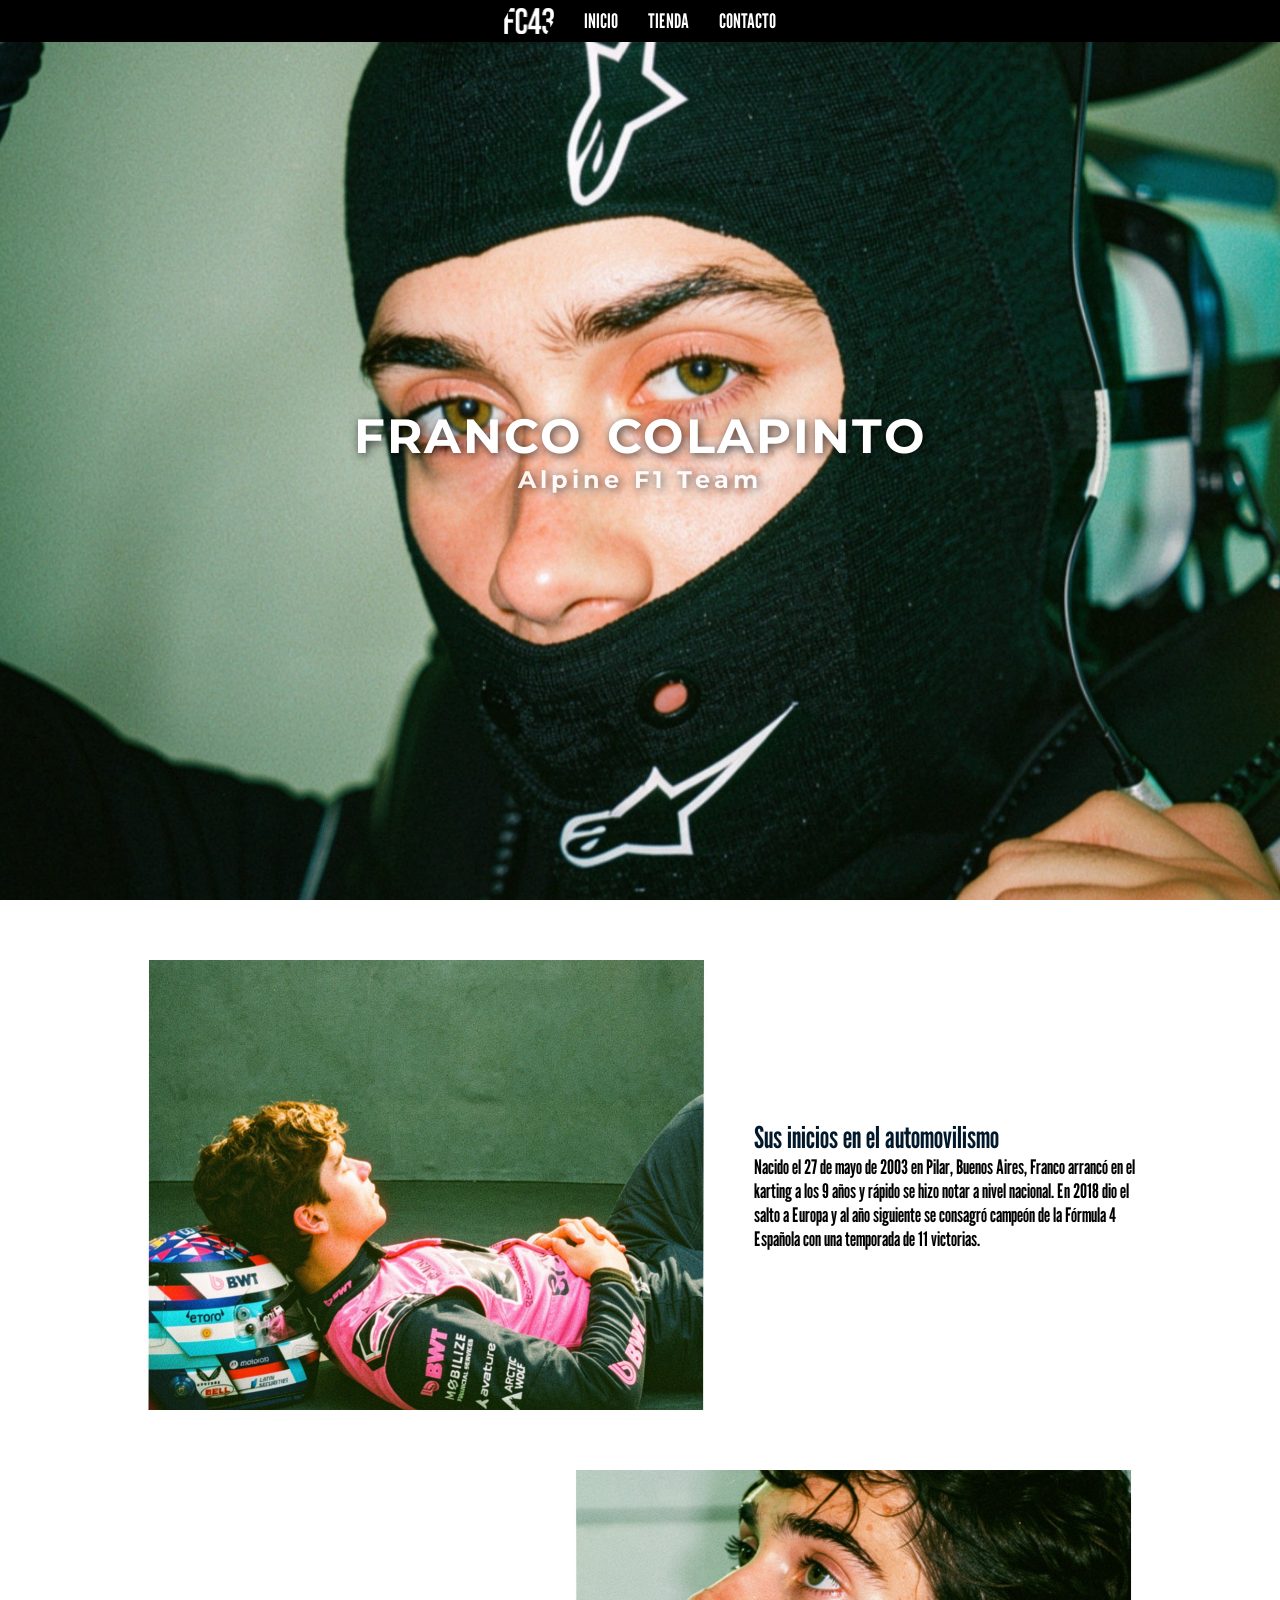
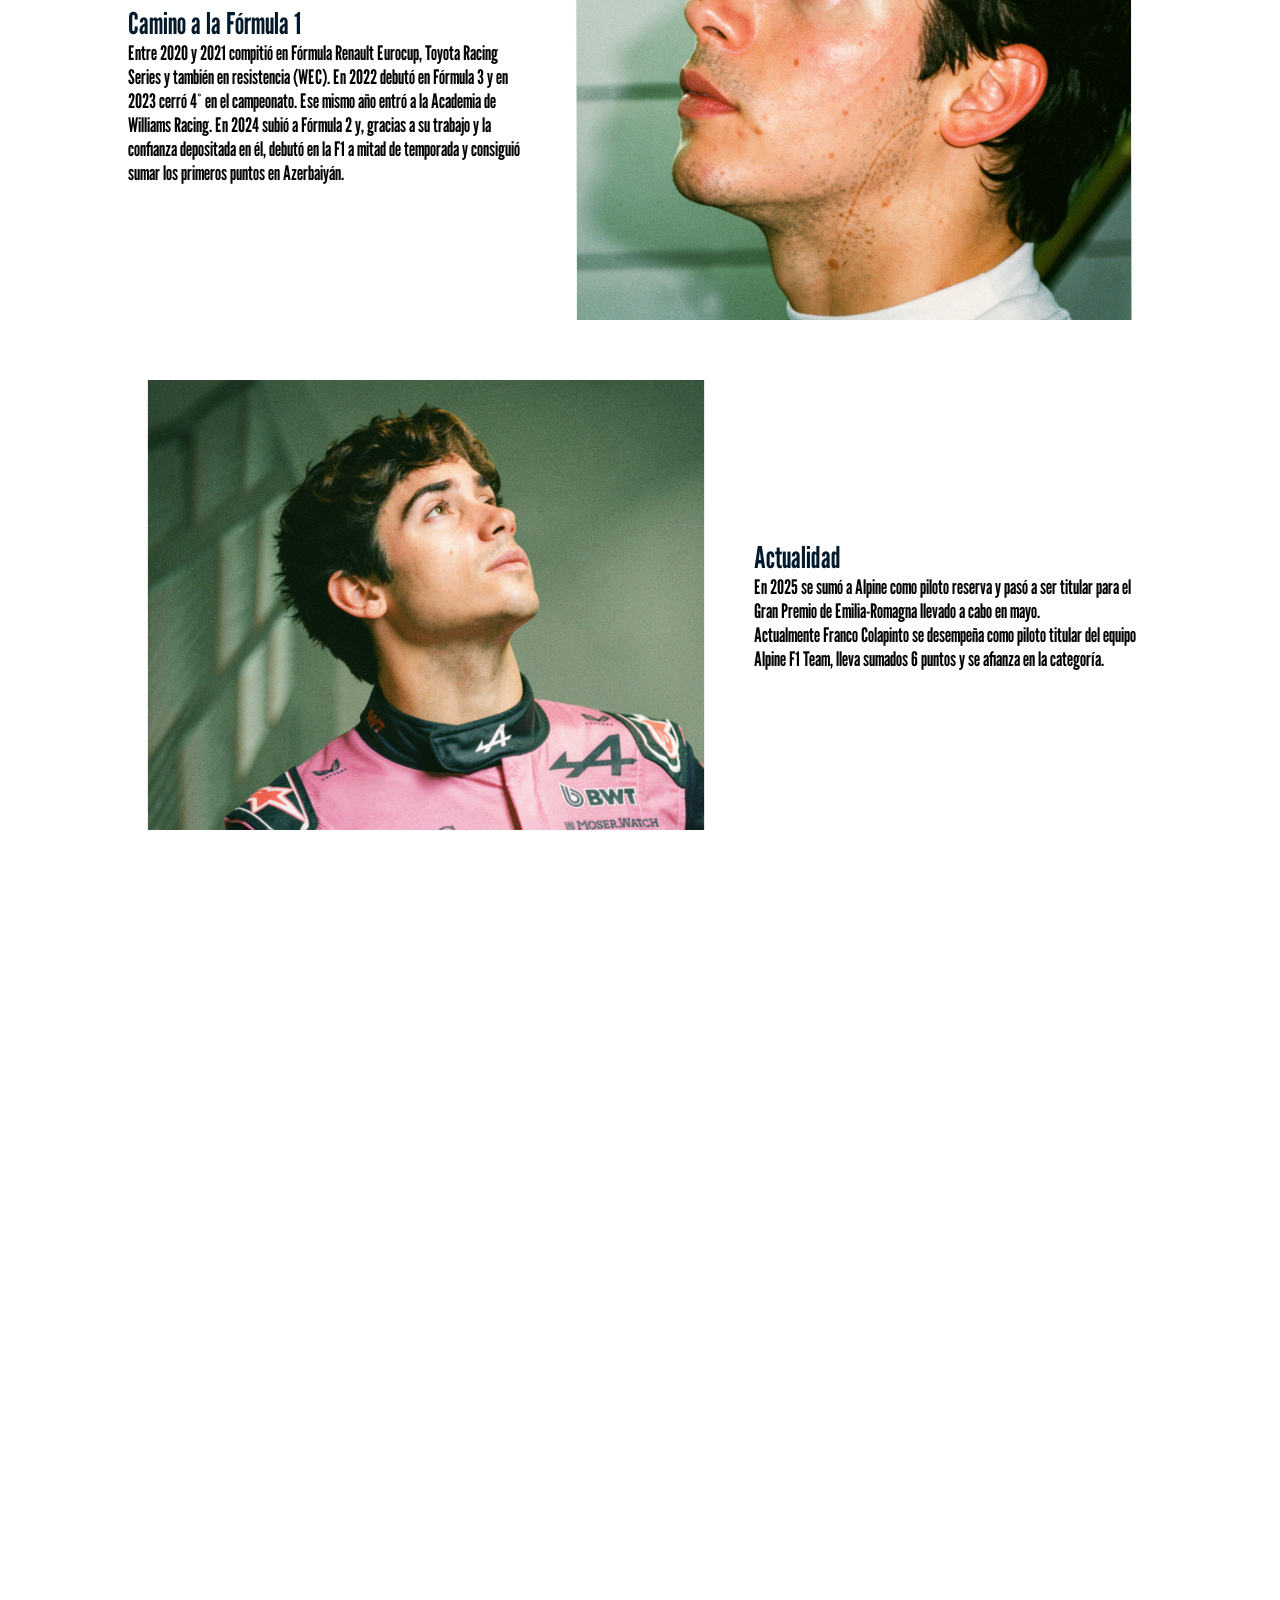
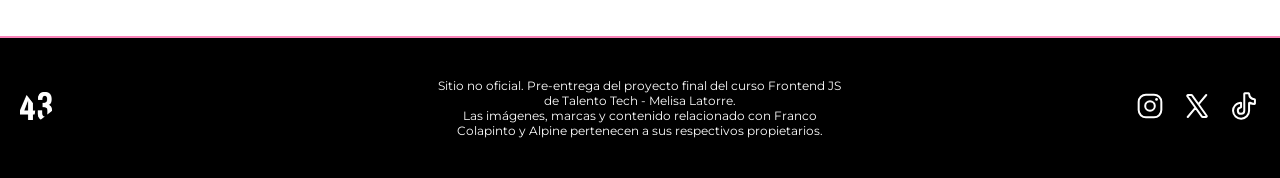
==== index.html @ 3ce9e544 "Cambios en media query." ====
<!DOCTYPE html>
<html lang="en">
<head>
    <meta charset="UTF-8">
    <meta name="viewport" content="width=device-width, initial-scale=1.0">
     <!-- anclaje a hoja de estilo -->
    <link rel="stylesheet" href="public/css/style.css">
     <title> Alpine F1 Team driver - Franco Colapinto </title>
     <link rel="icon" href="public/img/43_mono.png" type="image/png">

</head>
<body>
     <header>
          <!-- lista desordenada con links de navegación, rutas relativas y absoluta-->
       <nav id="navbar-inicio">
         <ul id="nav-links">
           <li id="logo-inicio"><a href="https://francolapinto.com" target="_blank"><img src="public/img/logoFC43.png" alt="logo número de Franco Colapinto"></a></li>
           <li><a href="index.html">INICIO</a></li>
           <li><a href="public/views/tienda.html" target="_blank">TIENDA</a></li>
           <li><a href="public/views/contacto.html" target="_blank">CONTACTO</a></li>
         </ul>
       </nav>

    </header>   
  
    <main>
         
    <section class="imagen-inicio">
      <div class="imagen-inicio-texto">
       <h1>FRANCO COLAPINTO</h1>
       <h2>Alpine F1 Team</h2>
      </div>
    </section>


    </main>

     <!-- fotos con texto -->

    <section class="seccion-fotos">
     <div class="primera-foto">
      <img src="public/img/foto1.jpeg">
      <div class="primer-texto">
       <h2>Sus inicios en el automovilismo</h2>
       <p>Nacido el 27 de mayo de 2003 en Pilar, Buenos Aires, Franco arrancó en el karting a los 9 años y rápido se hizo notar a nivel nacional. En 2018 dio el salto a Europa y al año siguiente se consagró campeón de la Fórmula 4 Española con una temporada de 11 victorias.</p>
      </div>
     </div>

     <div class="segunda-foto">
      <img src="public/img/foto2.jpeg">
      <div class="segundo-texto">
       <h2>Camino a la Fórmula 1</h2>
       <p>Entre 2020 y 2021 compitió en Fórmula Renault Eurocup, Toyota Racing Series y también en resistencia (WEC). En 2022 debutó en Fórmula 3 y en 2023 cerró 4° en el campeonato. Ese mismo año entró a la Academia de Williams Racing. En 2024 subió a Fórmula 2 y, gracias a su trabajo y la confianza depositada en él, debutó en la F1 a mitad de temporada y consiguió sumar los primeros puntos en Azerbaiyán.</p>
     </div>
    </div>

     <div class="tercera-foto">
      <img src="public/img/foto3.jpeg">
      <div class="tercer-texto">
       <h2>Actualidad</h2>
       <p>En 2025 se sumó a Alpine como piloto reserva y pasó a ser titular para el Gran Premio de Emilia-Romagna llevado a cabo en mayo. <br> Actualmente Franco Colapinto se desempeña como piloto titular del equipo Alpine F1 Team, lleva sumados 6 puntos y se afianza en la categoría.</p>
      </div>
     </div>

  </section>

<!-- video iframe -->

 <section class="seccion-video">
  <div class="video-container">
  <iframe 
    src="https://www.youtube.com/embed/o52lq5BytpQ?si=UfYIeGo0BSfBN_Bu"
    title="Roadshow Buenos Aires 2026 - Franco Colapinto"
    frameborder="0"
    allow="accelerometer; autoplay; clipboard-write; encrypted-media; gyroscope; picture-in-picture; web-share" referrerpolicy="strict-origin-when-cross-origin" allowfullscreen>
  </iframe>
  </div>
 </section>
    
    <footer>
        <!-- pie de página con redes sociales, los iconos son de la página yesicon, rutas absolutas para enlaces y relativas para imágenes -->
            <div class="footer-izquierdo">
                <a href="https://www.francolapinto.com" target="_blank"><img src="public/img/logo43_blanco.png" alt="página web oficial de Franco Colapinto"></a>
            </div>
            <div class="footer-centro">
                <p>Sitio no oficial. Pre-entrega del proyecto final del curso Frontend JS de Talento Tech - Melisa Latorre.<br> Las imágenes, marcas y contenido relacionado con Franco Colapinto y Alpine pertenecen a sus respectivos propietarios.</p>
            </div>
            <div class="footer-derecho">
                <a href="https://www.instagram.com/francolapinto" target="_blank"><img src="public/img/instagram.svg" alt="instagram oficial de Franco Colapinto"></a>
                <a href="https://www.x.com/francolapinto" target="_blank"><img src="public/img/x.svg" alt="x oficial de Franco Colapinto"></a>
                <a href="https://www.tiktok.com/@francolapinto" target="_blank"><img src="public/img/tiktok.svg" alt="tiktok oficial de Franco Colapinto"></a>
            </div>
     </footer>

</body>
</html>
---- public/css/style.css ----
/*colores a usar:
 rosa: #fa84ba;
 azul celeste: #0663b8;
*/


/*fuentes de google*/

@import url('https://fonts.googleapis.com/css2?family=League+Gothic&family=Montserrat:ital,wght@0,100..900;1,100..900&display=swap');



* {
  box-sizing: border-box;
  margin: 0;
  padding: 0;
}

p {
    color:#000000;
}


/*body*/

body {
  margin: 0;
  background-color: #ffffff; 
  font-family: "League Gothic", sans-serif;
  color: #02192B; 
}


/* estilos para el navbar principal de todas las páginas */ 

.navbar-principal, #navbar-inicio {
  background-color: #000000;  
  padding: 1px;
  width: 100%;
  margin: 0;
  position: fixed;
  top: 0;
  left: 0;
  z-index: 1000;
}

.navbar-principal {
  border-bottom: 3px solid #0663b8;
}

.navbar-principal ul, #nav-links {
    display: flex;
    align-items: center; 
    justify-content: center;
    list-style: none;
    padding: 0;
    margin: 0px;
    gap: 30px;
    width: 100%;
}

.logo-principal img, #logo-inicio img{
    width: 50px;
    height: 40px;
    object-fit: contain;
    display: block;
    margin: 0;
    padding: 0;
}

.navbar-principal a, #nav-links a {
    font-family: "League Gothic", sans-serif;
    font-size: 20px;
    font-weight: 500;
    color: #ffffff;
    text-decoration: none;
    transition: all 0.3s ease;
}

.navbar-principal a:hover,  #nav-links a:hover{
    opacity: 0.9;
    color: #fa84ba;
}

/* query para el navbar */ 

@media (max-width: 500px) {
  .logo-principal  {
    display: none;
  }
   .navbar-principal ul, #nav-links ul {
    justify-content: center;
    margin: 5px;
  }
}


/* estilos para el footer de todas las páginas */

footer {
    display: flex;
    align-items: center;
    background-color: #000000;
    color: #ffffff;
    padding: 40px 20px;
    margin-top: 50px;
    border-top: 2px solid #fa84ba; 
    width: 100%;
}

.footer-izquierdo, .footer-centro, .footer-derecho {
    flex: 1;
}

.footer-izquierdo{
    display: flex;
    justify-content: flex-start;
}

.footer-centro{
    text-align: center;
}

.footer-centro p {
    color: #ffffff;
    font-family: "Montserrat", sans-serif;
    font-size: 12px;
}

.footer-derecho{
    display: flex;
    justify-content: flex-end;
    gap: 15px;
}

footer img {
    width: 32px;
}

footer li:first-child img{
    width: 40px;
}


/* query para el footer */
@media (max-width: 768px) {
  footer {
    flex-direction: column;
    text-align: center;
    gap: 20px;
  }
  
  .footer-izquierdo, .footer-centro, .footer-derecho {
    flex: none;
  }
  
  .footer-izquierdo {
    justify-content: center;
  }
  
  .footer-derecho {
    justify-content: center;
  }
}

/* para que el footer quede abajo */

html, body {
  height: 100%;
}

body {
  min-height: 100vh;
  display: flex;
  flex-direction: column;
}

main {
  flex: 1;
}

/* estilos para la página de inicio */
/* estilos para foto principal y texto principal*/


.imagen-inicio {
  background-image: url("../img/fotoprincipal.jpeg");
  background-size: cover;
  background-position: top;
  background-repeat: no-repeat;

  width: 100%;
  height: 100vh;
  position: relative;
}

.imagen-inicio-texto {
  position: absolute;
  top: 50%;
  left: 50%;
  transform: translate(-50%, -50%);
  text-align: center;
  color: white;
}

.imagen-inicio-texto h1,
.imagen-inicio-texto h2 {
  margin: 0;
  text-shadow: 2px 2px 10px rgba(0, 0, 0, 0.7);
  font-family: "Montserrat", sans-serif;
}

.imagen-inicio-texto h1 {
  font-size: 3rem;      
  letter-spacing: 2px;  
  word-spacing: 8px;
}

.imagen-inicio-texto h2 {
  font-size: 1.5rem;
  letter-spacing: 4px;
  opacity: 0.9;
  
}


 /* página de inicio, info */

 .seccion-fotos {
  width: 80%;
  margin: 60px auto;
  display: flex;
  flex-direction: column;
  gap: 60px;
}

.primera-foto,
.segunda-foto,
.tercera-foto {
  display: flex;
  align-items: center;
  gap: 30px;
}

.primera-foto img,
.segunda-foto img,
.tercera-foto img {
  width: 60%;
  height: 450px;
  object-fit: cover;
  border-radius: 10px;
  display: block;
}

.tercera-foto img {
  object-position: top;
}

.primer-texto,
.segundo-texto,
.tercer-texto {
  width: 40%;
  font-size: 20px;
}

.primera-foto:nth-child(even),
.segunda-foto:nth-child(even),
.tercera-foto:nth-child(even) {
  flex-direction: row-reverse;
}


@media (max-width: 768px) {
  .primer-texto,
.segundo-texto,
.tercer-texto {
    font-size: 16px;
  }
}

/* estilos para el video */

.video-container {
  width: 80%;
  margin: 60px auto;
  aspect-ratio: 16 / 9;
}

.video-container iframe {
  width: 100%;
  height: 95%;
  border: none;
  border-radius: 12px;
}


/* estilos para la página tienda */

.titulo-tienda {
    display: inline-block;
    text-align: center;
    font-size: 2.2rem;
    color: #000000;
    margin-top: 55px;
    margin-bottom: 7px;
    padding: 3px;
    font-family: "Montserrat", sans-serif;
    letter-spacing: 1px;
    width: 100%;
    font-weight: bolder;
    transition: all 0.3s ease;
}

.subtitulo-tienda {
    text-align: center;
    font-size: 1rem;
    color: #000000;
    margin-top: 0px;
    margin-bottom: 25px;
    padding: 2px;
    font-family: "Montserrat", sans-serif;
    word-spacing: 7px;
    width: 100%;
}

.titulo-tienda-destacados {
  color: #000000;
}

.titulo-tienda-destacados:hover {
  color: #0663b8;
}

.titulo-tienda:hover {
  transform: scale(1.05);
}

.productos-grid {
  display: grid;
  grid-template-columns: repeat(3, 0.5fr);
  gap: 20px;
  padding: 20px;
  justify-items: center;
}

/* media query para productos*/
@media (max-width: 768px) {
  .productos-grid {
    grid-template-columns: 1fr;
  }
}

.card {
  display: flex;
  flex-direction: column;
  border: none;
  border-radius: 12px;
  overflow: hidden; 
  background: #fffafa;
  width: 100%;
  box-shadow: 0 4px 12px rgba(247, 208, 228, 0.25);
}

/* media query para cards*/
@media (max-width: 768px) {
  .card {
    width: 100%;
  }
}
 

.card img {
  width: 100%;
  height: 400%; 
  object-fit: cover;
  border-radius: 12px;
}

.card h3 {
  font-size: 22px;
  margin: 10px;
  font-weight: light;
}

.precio {
  margin: 0 10px 10px;
  font-size: 22px;
}

.productos-grid button {
  margin: 10px;
  padding: 8px;
  border: none;
  border-radius: 12px;
  background-color:#fa84ba;
  color:#FFFFFF;
  font-family: "Montserrat", sans-serif;
  font-weight: bold;
}
.productos-grid button:hover {
  background-color: #0663b8;
  color: #ffffff;
}

/* reseñas */

.reseñas {
  text-align: center;
  padding: 50px 20px;
  font-family: "Montserrat", sans-serif;
}


.reseñas-grid {
  display: grid;
  grid-template-columns: repeat(3, 1fr);
  gap: 20px;
  max-width: 1100px;
  margin: 0 auto;
  margin-top: 15px;
}

.reseña-card {
  background: #fffafa;
  padding: 20px;
  border-radius: 12px;
  display: flex;
  flex-direction: column;
  justify-content: space-between;
  min-height: 140px;
  box-shadow: 0 4px 12px rgba(0, 0, 0, 0.25);
}

.nombre-reseña {
  margin-top: 15px;
  text-align: right;
}

/* query para reseñas */

@media (max-width: 768px) {
  .reseñas-grid {
    grid-template-columns: 1fr;
  }
}



/* estilos para la página contacto y formulario*/

form, .contacto h2{
    display: flex;
    flex-direction: column;
    gap: 10px;
    max-width: 400px;
    margin: 0 auto;
    margin-bottom: 15px;
    font-family: "Montserrat", sans-serif;
}

.contacto {
    margin-top: 60px;
}

.contacto-mensaje {
    color: #fa84ba;
}

input, select, textarea {
    width: 100%;
    padding: 18px;
    box-sizing: border-box;
    font-family: "Montserrat", sans-serif;
    font-size: 1rem;
    font-weight: bold;
    background-color: #fa84ba;
    border: none;
    border-radius: 12px;
    color: #0a204b;
}

::placeholder, select{
    color:#ffffff;
    /*color: #0a204b;*/
    font-weight: bold;
    font-size: 1rem; 
}

option {
    color:#fa84ba;
    background-color: #FFFFFF;
    font-weight: bold;
}
.botones-contacto {
    display: grid;
    grid-template-columns: 1fr 1fr;
    gap: 10px;
}

.botones-contacto button {
    width: 100%;
    padding: 15px;
    font-family: "Montserrat", sans-serif;
    font-size: 1rem;
    font-weight: bold;
    background-color:#000000;
    border: none;
    border-radius: 12px;
    color: #ffffff;
}

button:hover {
    background-color: #0663b8;
}

label {
    display:none;
}

/* query para formulario*/
@media (max-width: 768px) {
  .contacto {
    width: 90%;
    padding: 20px;
    margin: 0 auto;
    margin-top: 50px;
  }
}
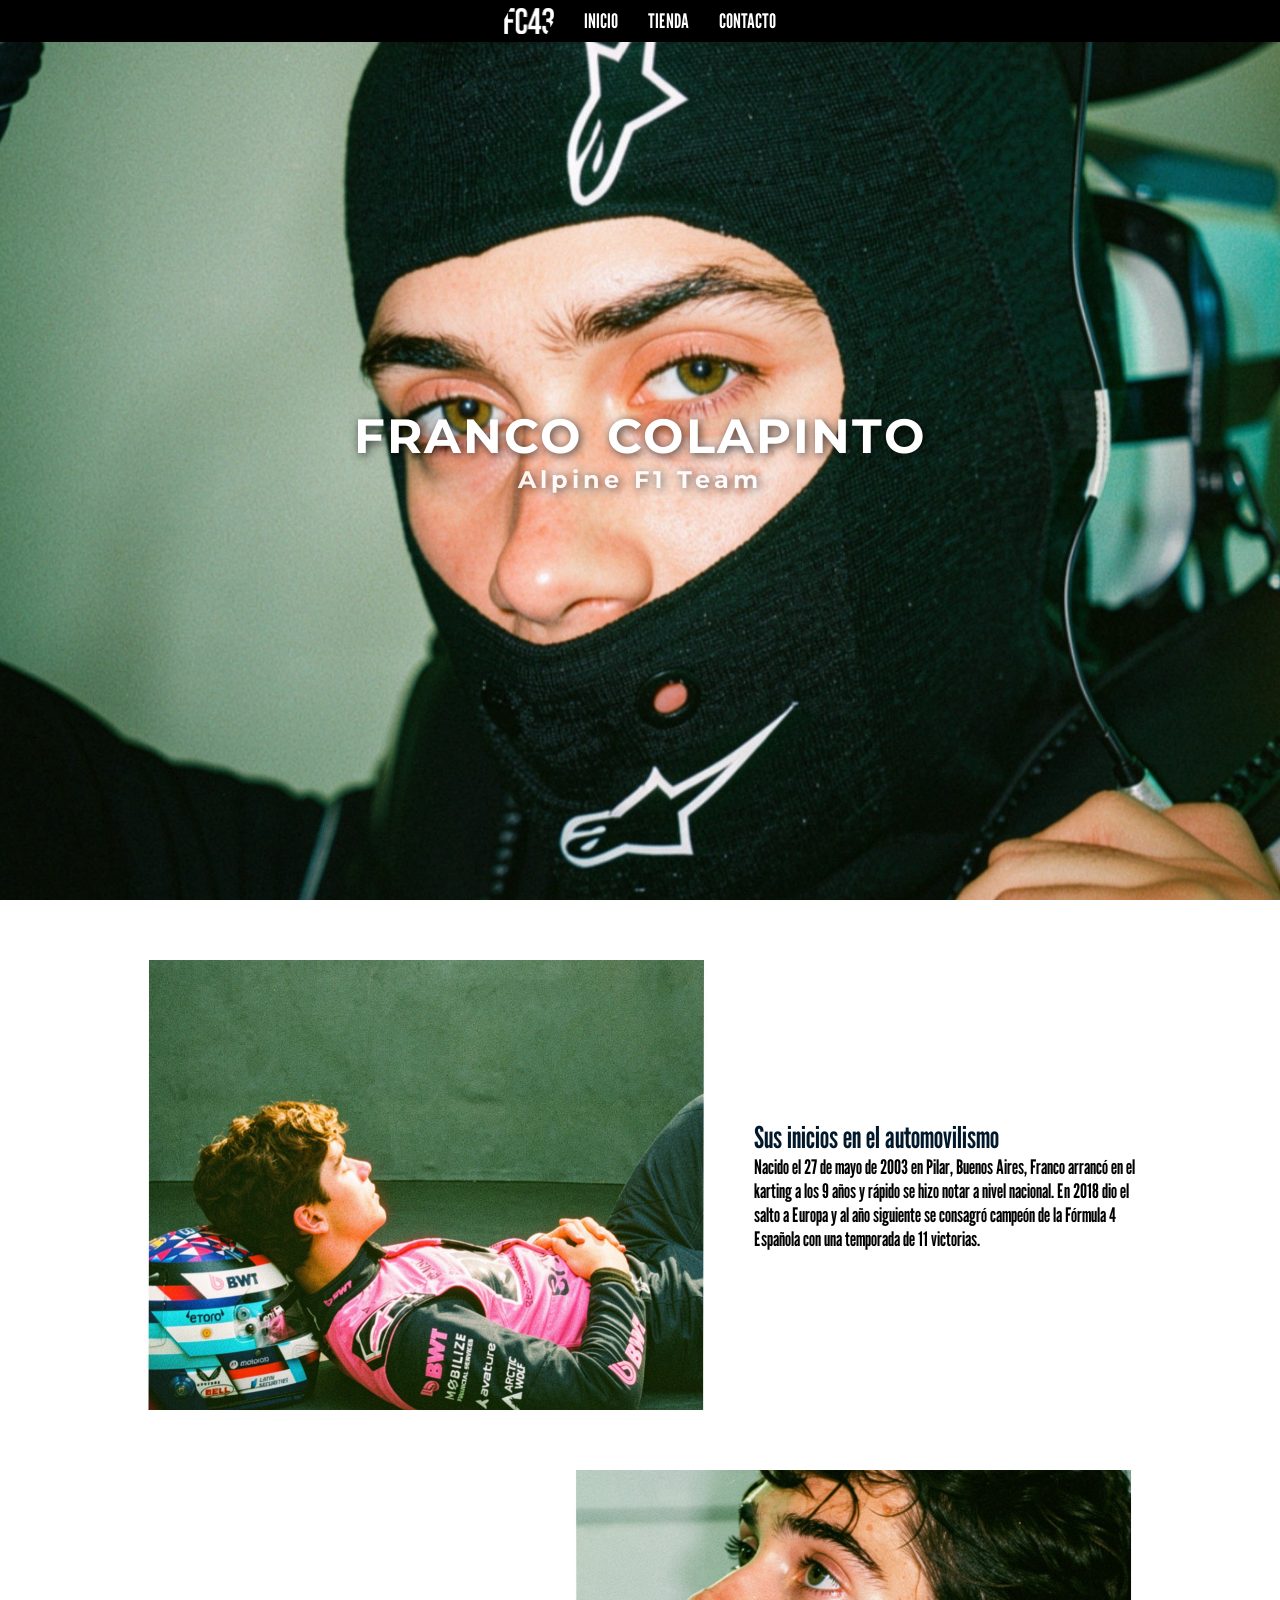
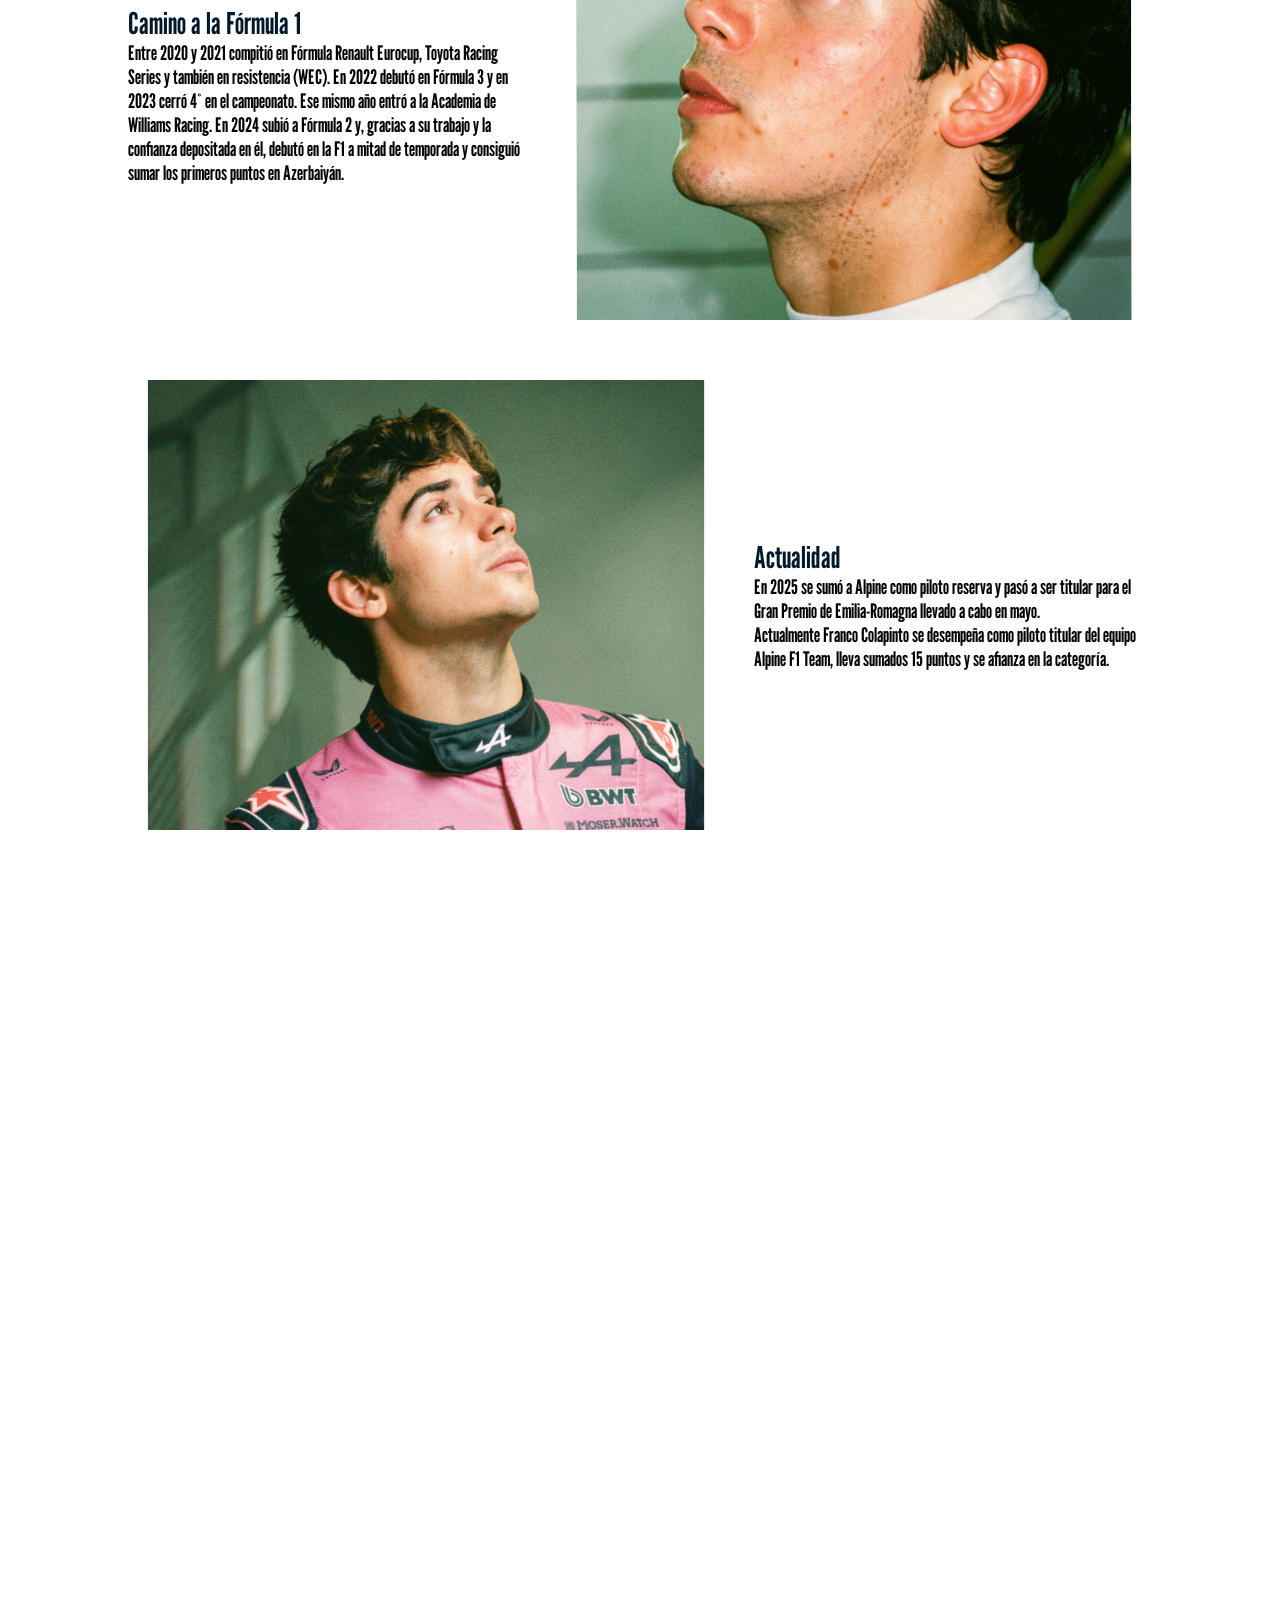
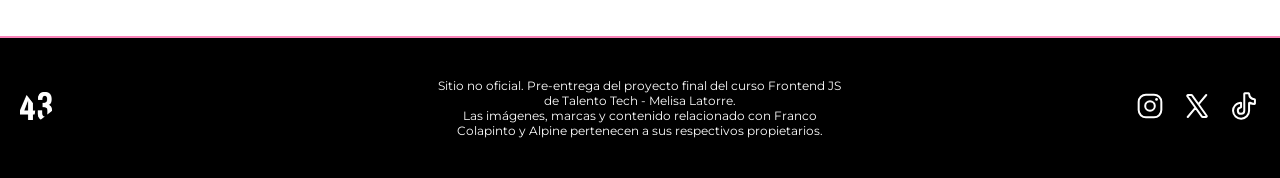
==== commit fd79f8d8: "Modificar info." ====
--- a/index.html
+++ b/index.html
@@ -58,7 +58,7 @@
       <img src="public/img/foto3.jpeg">
       <div class="tercer-texto">
        <h2>Actualidad</h2>
-       <p>En 2025 se sumó a Alpine como piloto reserva y pasó a ser titular para el Gran Premio de Emilia-Romagna llevado a cabo en mayo. <br> Actualmente Franco Colapinto se desempeña como piloto titular del equipo Alpine F1 Team, lleva sumados 6 puntos y se afianza en la categoría.</p>
+       <p>En 2025 se sumó a Alpine como piloto reserva y pasó a ser titular para el Gran Premio de Emilia-Romagna llevado a cabo en mayo. <br> Actualmente Franco Colapinto se desempeña como piloto titular del equipo Alpine F1 Team, lleva sumados 15 puntos y se afianza en la categoría.</p>
       </div>
      </div>
 
@@ -93,4 +93,4 @@
      </footer>
 
 </body>
-</html>+</html>
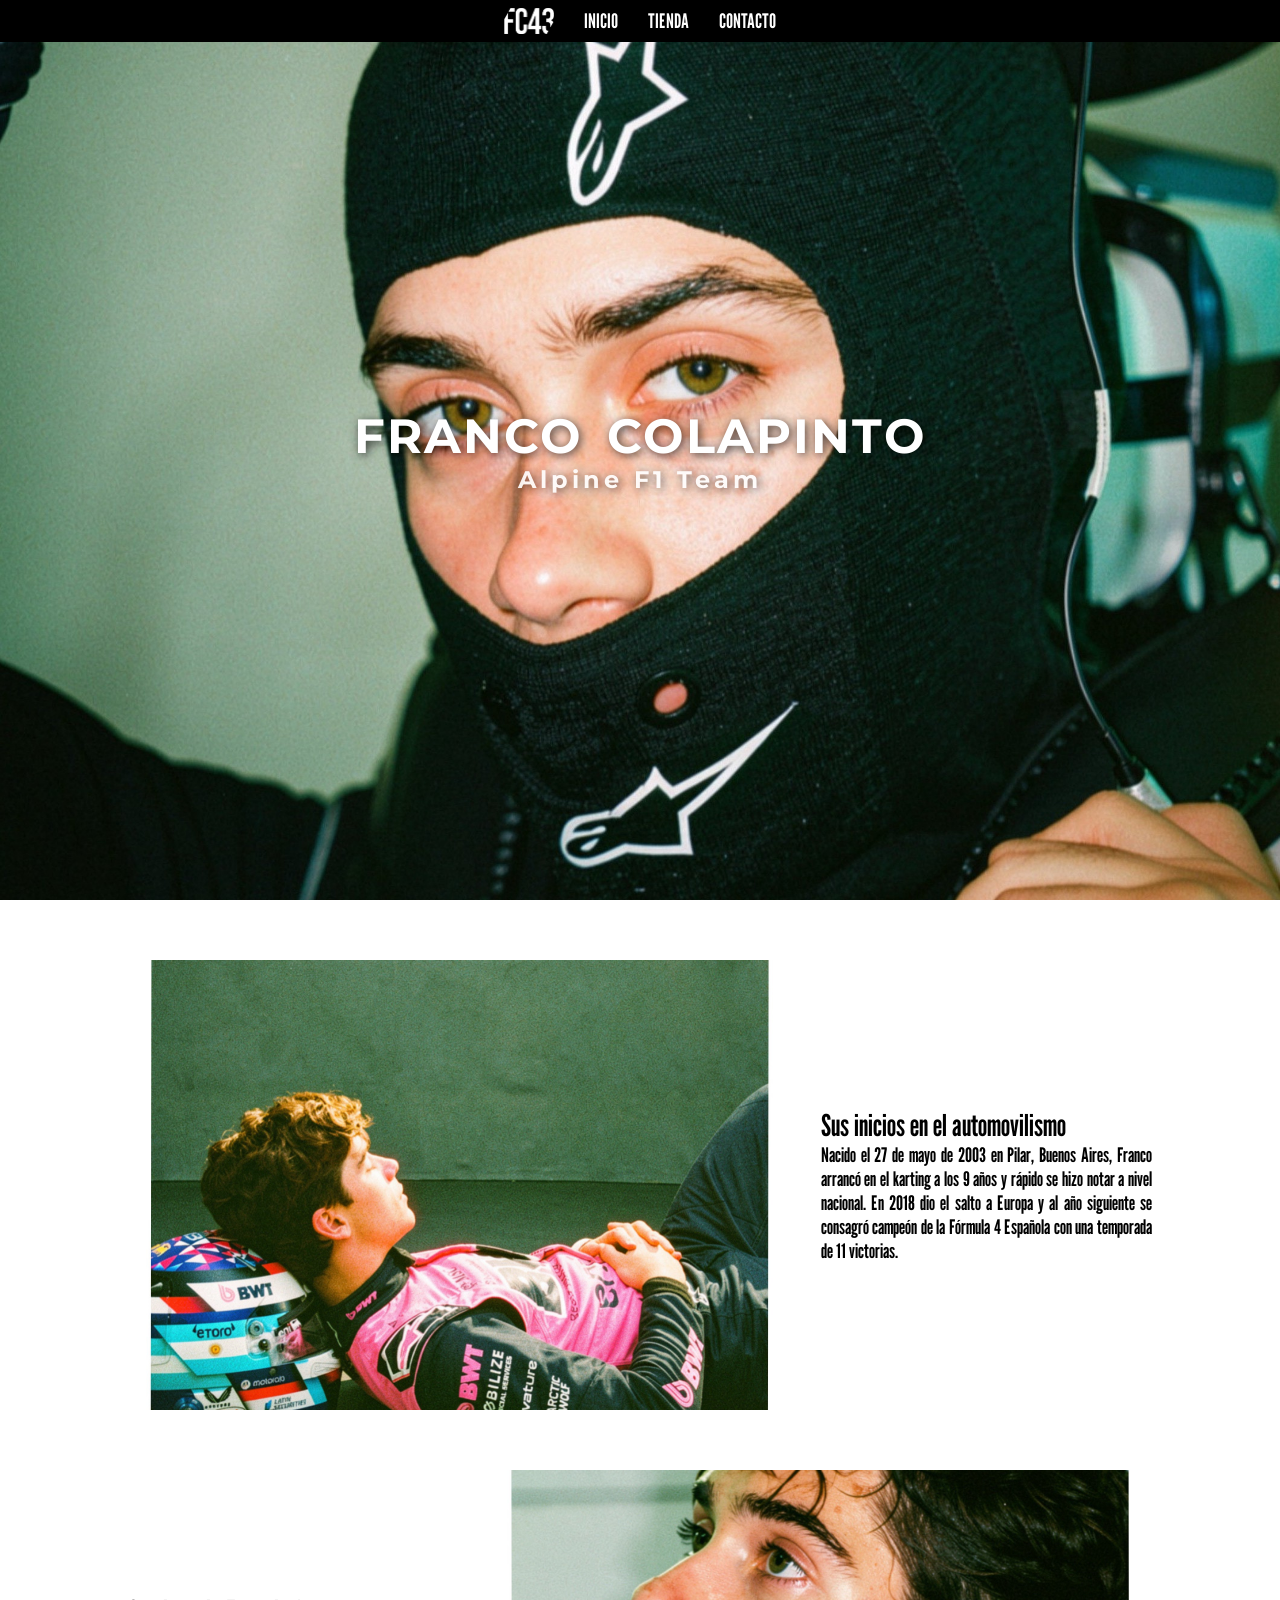
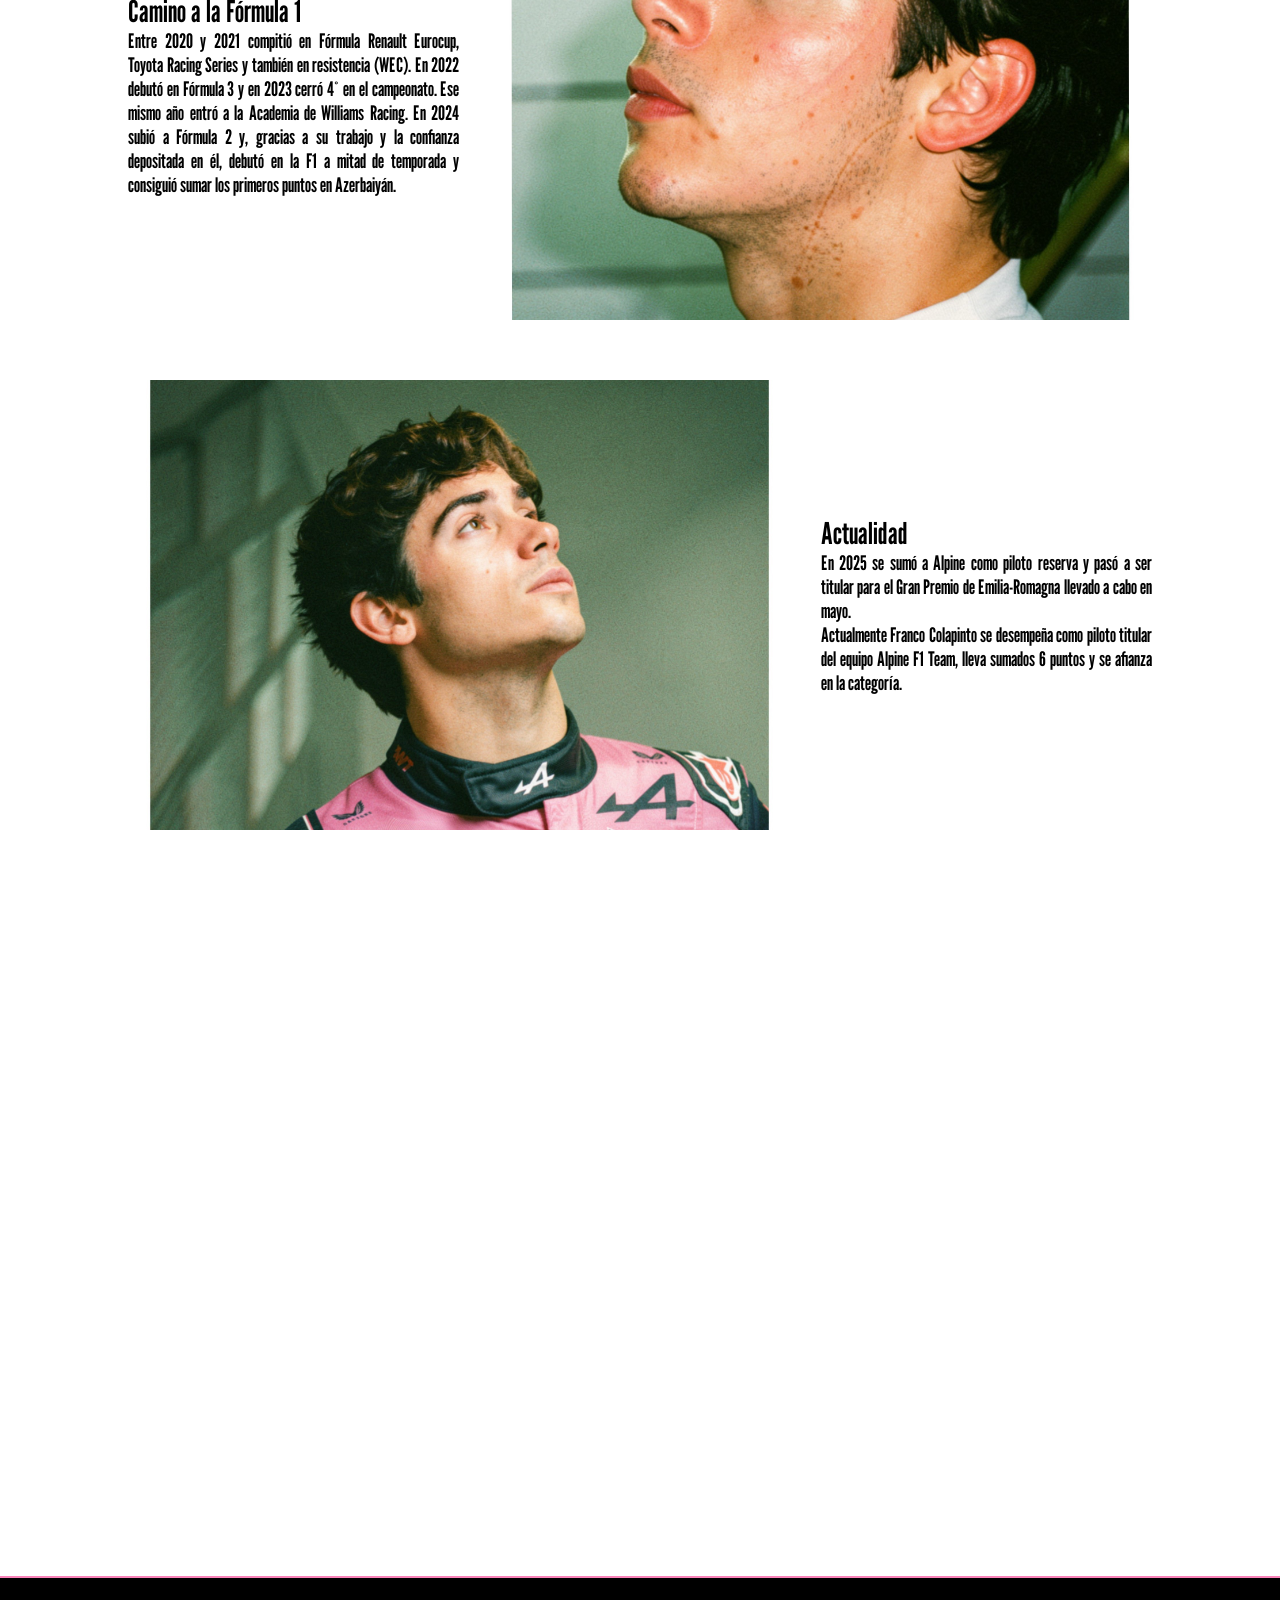
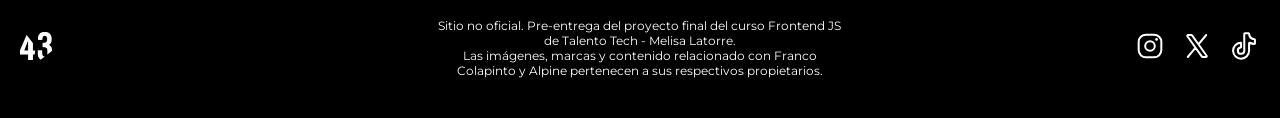
==== commit 070a7aca: "Modificar estilos y simplificar clases." ====
--- a/index.html
+++ b/index.html
@@ -1,26 +1,25 @@
 <!DOCTYPE html>
-<html lang="en">
+<html lang="es">
 <head>
     <meta charset="UTF-8">
     <meta name="viewport" content="width=device-width, initial-scale=1.0">
      <!-- anclaje a hoja de estilo -->
     <link rel="stylesheet" href="public/css/style.css">
-     <title> Alpine F1 Team driver - Franco Colapinto </title>
-     <link rel="icon" href="public/img/43_mono.png" type="image/png">
+    <title> Alpine F1 Team driver - Franco Colapinto </title>
+    <link rel="icon" href="public/img/43_mono.png" type="image/png">
+</head>
 
-</head>
 <body>
      <header>
           <!-- lista desordenada con links de navegación, rutas relativas y absoluta-->
-       <nav id="navbar-inicio">
-         <ul id="nav-links">
-           <li id="logo-inicio"><a href="https://francolapinto.com" target="_blank"><img src="public/img/logoFC43.png" alt="logo número de Franco Colapinto"></a></li>
+       <nav class="navbar-principal navbar-inicio">
+         <ul>
+           <li class="logo-principal"><a href="https://francolapinto.com" target="_blank"><img src="public/img/logoFC43.png" alt="logo número de Franco Colapinto"></a></li>
            <li><a href="index.html">INICIO</a></li>
-           <li><a href="public/views/tienda.html" target="_blank">TIENDA</a></li>
-           <li><a href="public/views/contacto.html" target="_blank">CONTACTO</a></li>
+           <li><a href="public/views/tienda.html">TIENDA</a></li>
+           <li><a href="public/views/contacto.html">CONTACTO</a></li>
          </ul>
        </nav>
-
     </header>   
   
     <main>
@@ -32,14 +31,10 @@
       </div>
     </section>
 
-
-    </main>
-
      <!-- fotos con texto -->
-
     <section class="seccion-fotos">
      <div class="primera-foto">
-      <img src="public/img/foto1.jpeg">
+      <img src="public/img/foto1.jpeg" alt="imagen de Franco Colapinto en sesión de fotos de Alpine">
       <div class="primer-texto">
        <h2>Sus inicios en el automovilismo</h2>
        <p>Nacido el 27 de mayo de 2003 en Pilar, Buenos Aires, Franco arrancó en el karting a los 9 años y rápido se hizo notar a nivel nacional. En 2018 dio el salto a Europa y al año siguiente se consagró campeón de la Fórmula 4 Española con una temporada de 11 victorias.</p>
@@ -47,7 +42,7 @@
      </div>
 
      <div class="segunda-foto">
-      <img src="public/img/foto2.jpeg">
+      <img src="public/img/foto2.jpeg" alt="imagen de Franco Colapinto">
       <div class="segundo-texto">
        <h2>Camino a la Fórmula 1</h2>
        <p>Entre 2020 y 2021 compitió en Fórmula Renault Eurocup, Toyota Racing Series y también en resistencia (WEC). En 2022 debutó en Fórmula 3 y en 2023 cerró 4° en el campeonato. Ese mismo año entró a la Academia de Williams Racing. En 2024 subió a Fórmula 2 y, gracias a su trabajo y la confianza depositada en él, debutó en la F1 a mitad de temporada y consiguió sumar los primeros puntos en Azerbaiyán.</p>
@@ -55,10 +50,10 @@
     </div>
 
      <div class="tercera-foto">
-      <img src="public/img/foto3.jpeg">
+      <img src="public/img/foto3.jpeg" alt="imagen de Franco Colapinto en sesión de fotos de Alpine">
       <div class="tercer-texto">
        <h2>Actualidad</h2>
-       <p>En 2025 se sumó a Alpine como piloto reserva y pasó a ser titular para el Gran Premio de Emilia-Romagna llevado a cabo en mayo. <br> Actualmente Franco Colapinto se desempeña como piloto titular del equipo Alpine F1 Team, lleva sumados 15 puntos y se afianza en la categoría.</p>
+       <p>En 2025 se sumó a Alpine como piloto reserva y pasó a ser titular para el Gran Premio de Emilia-Romagna llevado a cabo en mayo. <br> Actualmente Franco Colapinto se desempeña como piloto titular del equipo Alpine F1 Team, lleva sumados 6 puntos y se afianza en la categoría.</p>
       </div>
      </div>
 
@@ -76,7 +71,7 @@
   </iframe>
   </div>
  </section>
-    
+     </main>
     <footer>
         <!-- pie de página con redes sociales, los iconos son de la página yesicon, rutas absolutas para enlaces y relativas para imágenes -->
             <div class="footer-izquierdo">
@@ -93,4 +88,4 @@
      </footer>
 
 </body>
-</html>
+</html>
--- a/public/css/style.css
+++ b/public/css/style.css
@@ -22,20 +22,24 @@
     color:#000000;
 }
 
+html {
+  scroll-behavior: smooth;
+}
 
 /*body*/
 
 body {
   margin: 0;
+  min-height: 100vh;
+  display: flex;
+  flex-direction: column;
   background-color: #ffffff; 
-  font-family: "League Gothic", sans-serif;
-  color: #02192B; 
-}
-
+  font-family: "League Gothic", sans-serif; 
+}
 
 /* estilos para el navbar principal de todas las páginas */ 
 
-.navbar-principal, #navbar-inicio {
+.navbar-principal {
   background-color: #000000;  
   padding: 1px;
   width: 100%;
@@ -44,13 +48,14 @@
   top: 0;
   left: 0;
   z-index: 1000;
-}
-
-.navbar-principal {
   border-bottom: 3px solid #0663b8;
 }
 
-.navbar-principal ul, #nav-links {
+.navbar-inicio {
+  border-bottom: none;
+}
+
+.navbar-principal ul {
     display: flex;
     align-items: center; 
     justify-content: center;
@@ -61,7 +66,7 @@
     width: 100%;
 }
 
-.logo-principal img, #logo-inicio img{
+.logo-principal img {
     width: 50px;
     height: 40px;
     object-fit: contain;
@@ -70,7 +75,7 @@
     padding: 0;
 }
 
-.navbar-principal a, #nav-links a {
+.navbar-principal a {
     font-family: "League Gothic", sans-serif;
     font-size: 20px;
     font-weight: 500;
@@ -79,7 +84,7 @@
     transition: all 0.3s ease;
 }
 
-.navbar-principal a:hover,  #nav-links a:hover{
+.navbar-principal a:hover {
     opacity: 0.9;
     color: #fa84ba;
 }
@@ -87,10 +92,7 @@
 /* query para el navbar */ 
 
 @media (max-width: 500px) {
-  .logo-principal  {
-    display: none;
-  }
-   .navbar-principal ul, #nav-links ul {
+   .navbar-principal ul {
     justify-content: center;
     margin: 5px;
   }
@@ -139,9 +141,6 @@
     width: 32px;
 }
 
-footer li:first-child img{
-    width: 40px;
-}
 
 
 /* query para el footer */
@@ -166,16 +165,6 @@
 }
 
 /* para que el footer quede abajo */
-
-html, body {
-  height: 100%;
-}
-
-body {
-  min-height: 100vh;
-  display: flex;
-  flex-direction: column;
-}
 
 main {
   flex: 1;
@@ -228,7 +217,7 @@
 
  /* página de inicio, info */
 
- .seccion-fotos {
+.seccion-fotos {
   width: 80%;
   margin: 60px auto;
   display: flex;
@@ -239,15 +228,20 @@
 .primera-foto,
 .segunda-foto,
 .tercera-foto {
-  display: flex;
+  display: grid;
+  grid-template-columns: 2fr 1fr;
+  gap: 30px;
   align-items: center;
-  gap: 30px;
+}
+
+.segunda-foto {
+  grid-template-columns: 1fr 2fr;
 }
 
 .primera-foto img,
 .segunda-foto img,
 .tercera-foto img {
-  width: 60%;
+  width: 100%;
   height: 450px;
   object-fit: cover;
   border-radius: 10px;
@@ -261,24 +255,45 @@
 .primer-texto,
 .segundo-texto,
 .tercer-texto {
-  width: 40%;
   font-size: 20px;
-}
-
-.primera-foto:nth-child(even),
-.segunda-foto:nth-child(even),
-.tercera-foto:nth-child(even) {
-  flex-direction: row-reverse;
-}
-
-
+  text-align: justify;
+}
+
+.segunda-foto img {
+  order: 2;
+}
+
+.segundo-texto {
+  order: 1;
+}
+
+/* query para info */
 @media (max-width: 768px) {
+
+  .primera-foto,
+  .segunda-foto,
+  .tercera-foto {
+    grid-template-columns: 1fr;
+  }
+
+  .segunda-foto img,
+  .segundo-texto {
+    order: unset;
+  }
+
   .primer-texto,
-.segundo-texto,
-.tercer-texto {
-    font-size: 16px;
-  }
-}
+  .segundo-texto,
+  .tercer-texto {
+    font-size: 18px;
+  }
+
+  .primera-foto img,
+  .segunda-foto img,
+  .tercera-foto img {
+    height: 300px;
+  }
+}
+
 
 /* estilos para el video */
 
@@ -299,7 +314,6 @@
 /* estilos para la página tienda */
 
 .titulo-tienda {
-    display: inline-block;
     text-align: center;
     font-size: 2.2rem;
     color: #000000;
@@ -318,7 +332,7 @@
     font-size: 1rem;
     color: #000000;
     margin-top: 0px;
-    margin-bottom: 25px;
+    margin-bottom: 15px;
     padding: 2px;
     font-family: "Montserrat", sans-serif;
     word-spacing: 7px;
@@ -337,12 +351,15 @@
   transform: scale(1.05);
 }
 
+
 .productos-grid {
   display: grid;
-  grid-template-columns: repeat(3, 0.5fr);
-  gap: 20px;
+  grid-template-columns: repeat(3, 1fr);
+  gap: 40px;
   padding: 20px;
-  justify-items: center;
+  justify-content: center;
+  max-width: 1000px;
+  margin: 0 auto;
 }
 
 /* media query para productos*/
@@ -355,11 +372,11 @@
 .card {
   display: flex;
   flex-direction: column;
+  height: 100%;
   border: none;
   border-radius: 12px;
   overflow: hidden; 
   background: #fffafa;
-  width: 100%;
   box-shadow: 0 4px 12px rgba(247, 208, 228, 0.25);
 }
 
@@ -373,15 +390,15 @@
 
 .card img {
   width: 100%;
-  height: 400%; 
+  height: 260px; 
   object-fit: cover;
   border-radius: 12px;
 }
 
 .card h3 {
-  font-size: 22px;
+  font-size: 20px;
   margin: 10px;
-  font-weight: light;
+  font-weight: 400;
 }
 
 .precio {
@@ -412,6 +429,11 @@
   font-family: "Montserrat", sans-serif;
 }
 
+.titulo-reseñas {
+  margin-top: 5px;
+  margin-bottom: 25px; 
+ }
+  
 
 .reseñas-grid {
   display: grid;
@@ -419,7 +441,6 @@
   gap: 20px;
   max-width: 1100px;
   margin: 0 auto;
-  margin-top: 15px;
 }
 
 .reseña-card {
@@ -450,7 +471,7 @@
 
 /* estilos para la página contacto y formulario*/
 
-form, .contacto h2{
+form {
     display: flex;
     flex-direction: column;
     gap: 10px;
@@ -460,6 +481,16 @@
     font-family: "Montserrat", sans-serif;
 }
 
+.contacto h2{
+    display: flex;
+    flex-direction: column;
+    gap: 10px;
+    max-width: 400px;
+    margin: 0 auto;
+    margin-bottom: 15px;
+    font-family: "Montserrat", sans-serif;
+}
+
 .contacto {
     margin-top: 60px;
 }
@@ -511,7 +542,7 @@
     color: #ffffff;
 }
 
-button:hover {
+.botones-contacto button:hover {
     background-color: #0663b8;
 }
 
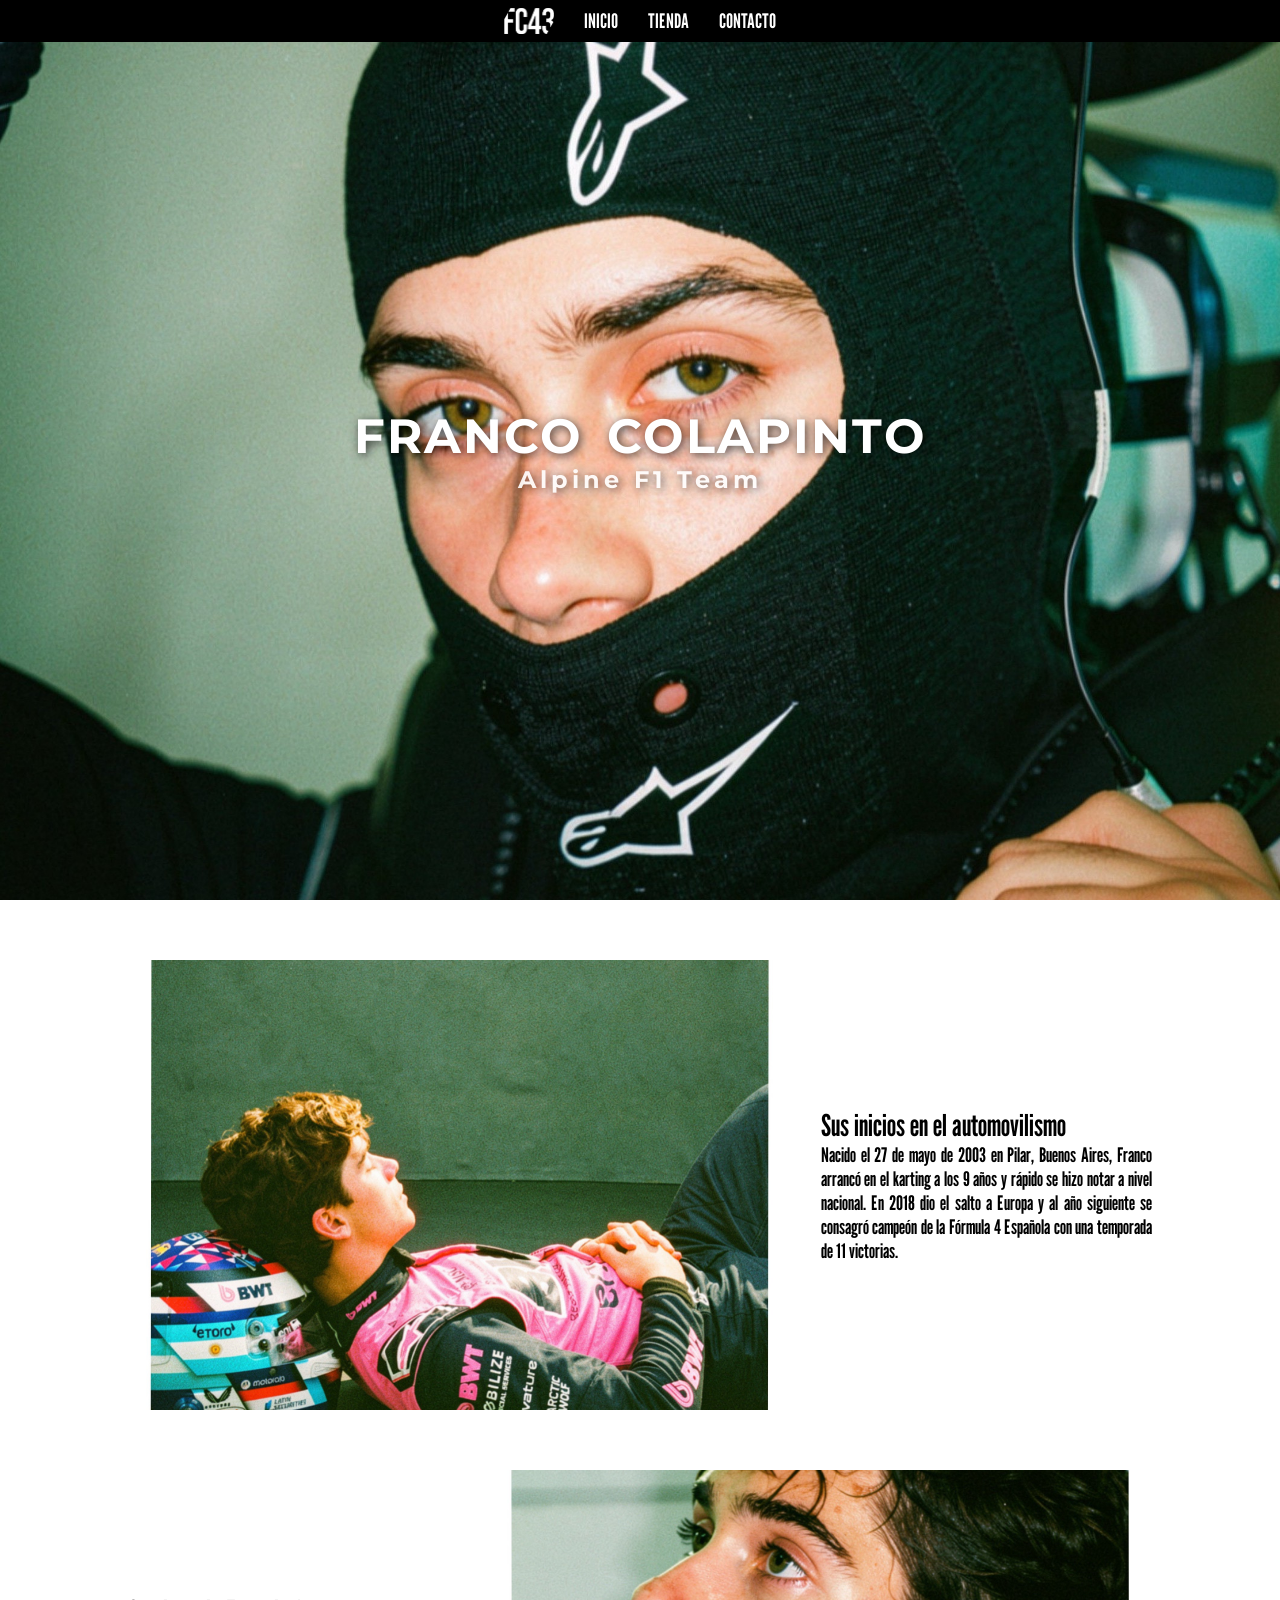
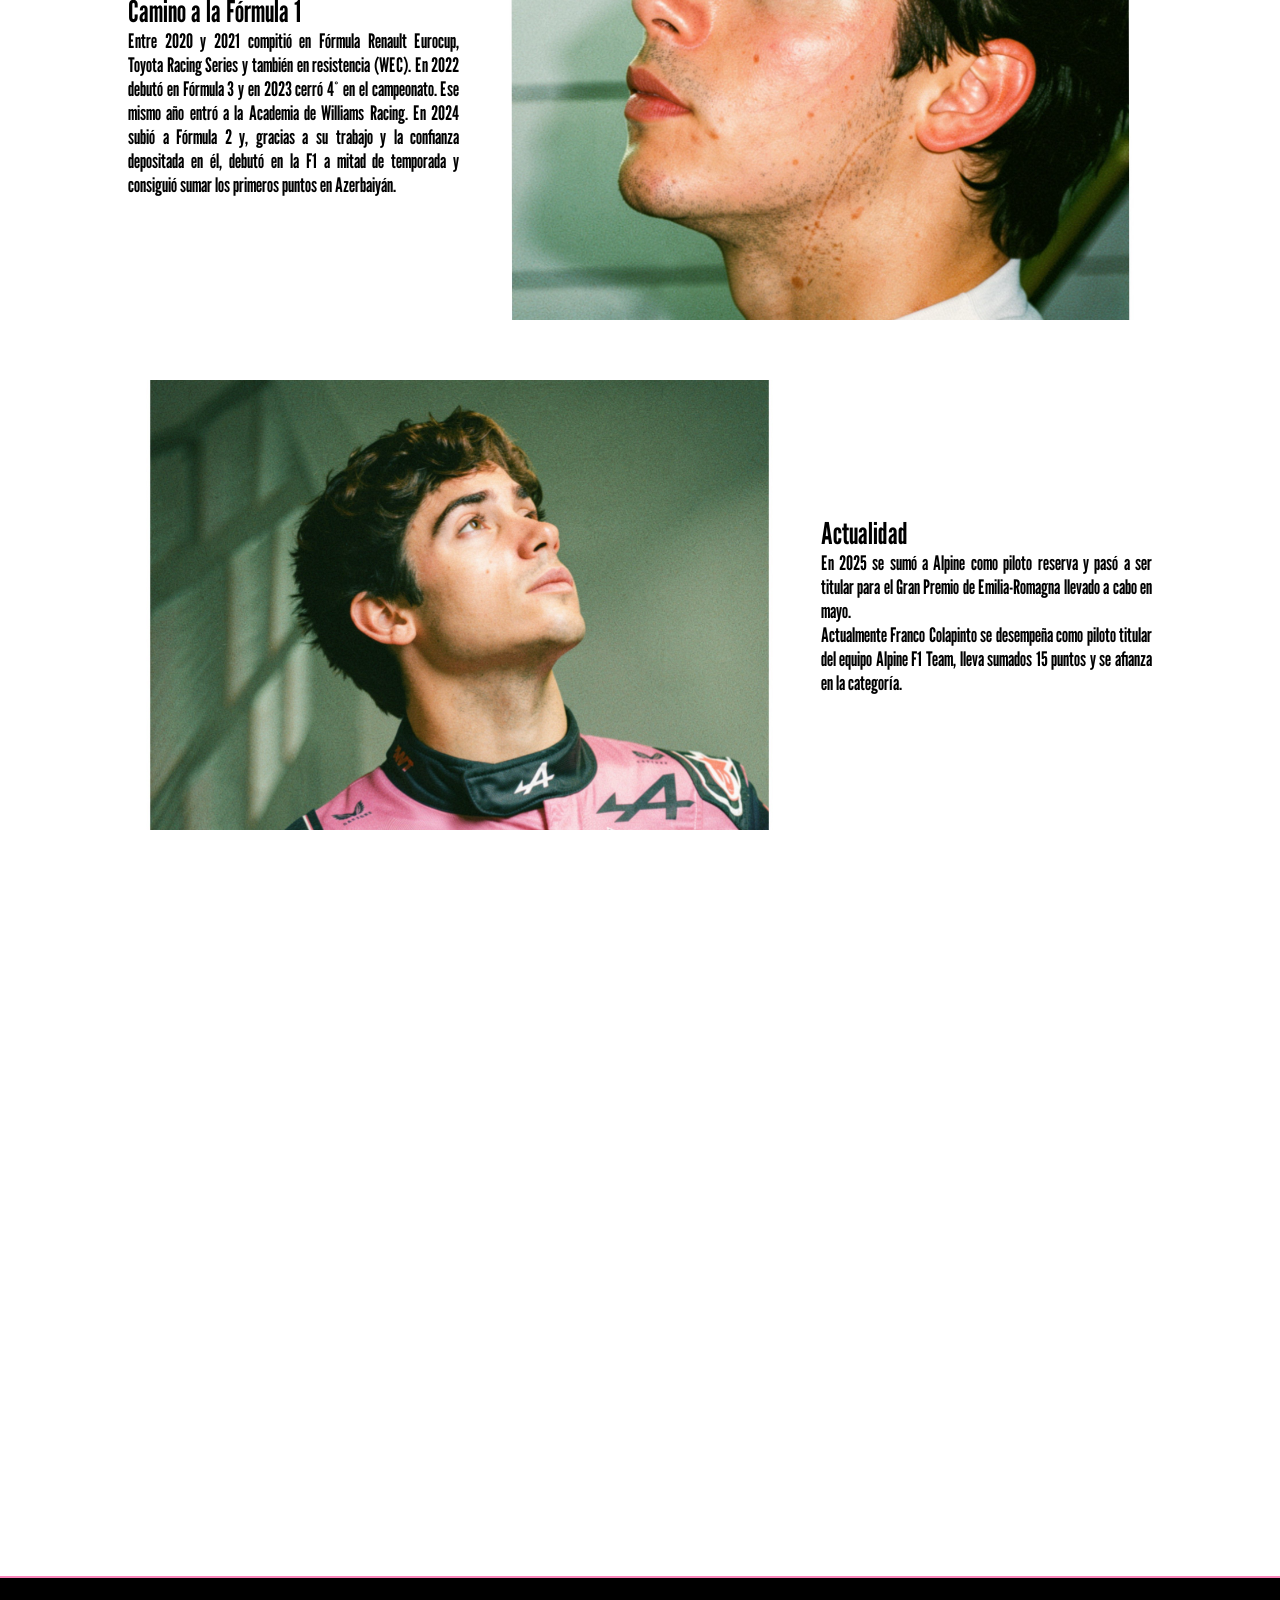
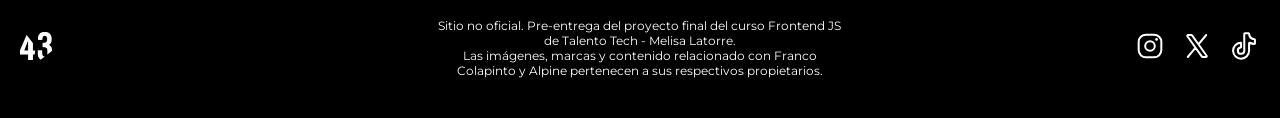
==== commit 3007248d: "Merge branch 'main' of https://github.com/melisa-latorre/proyecto-talento-tech" ====
--- a/index.html
+++ b/index.html
@@ -53,7 +53,7 @@
       <img src="public/img/foto3.jpeg" alt="imagen de Franco Colapinto en sesión de fotos de Alpine">
       <div class="tercer-texto">
        <h2>Actualidad</h2>
-       <p>En 2025 se sumó a Alpine como piloto reserva y pasó a ser titular para el Gran Premio de Emilia-Romagna llevado a cabo en mayo. <br> Actualmente Franco Colapinto se desempeña como piloto titular del equipo Alpine F1 Team, lleva sumados 6 puntos y se afianza en la categoría.</p>
+       <p>En 2025 se sumó a Alpine como piloto reserva y pasó a ser titular para el Gran Premio de Emilia-Romagna llevado a cabo en mayo. <br> Actualmente Franco Colapinto se desempeña como piloto titular del equipo Alpine F1 Team, lleva sumados 15 puntos y se afianza en la categoría.</p>
       </div>
      </div>
 
@@ -88,4 +88,4 @@
      </footer>
 
 </body>
-</html>+</html>
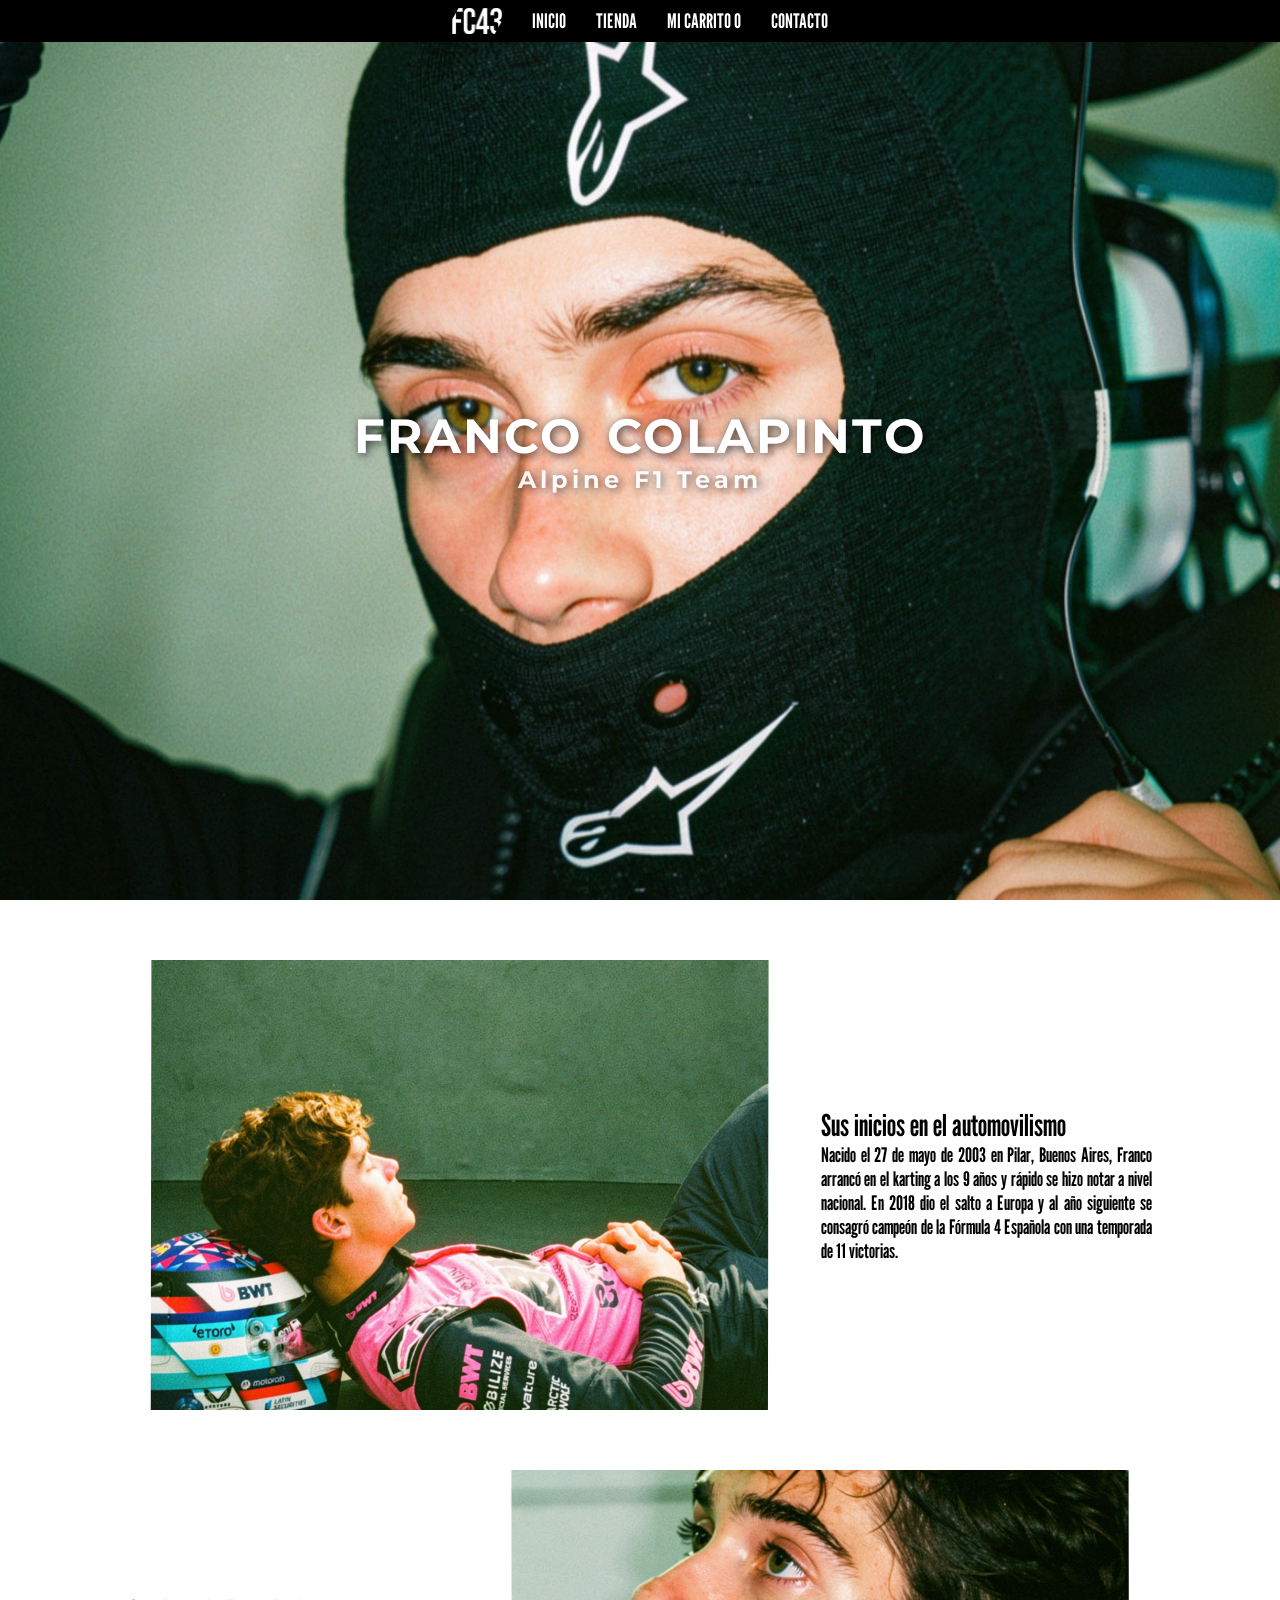
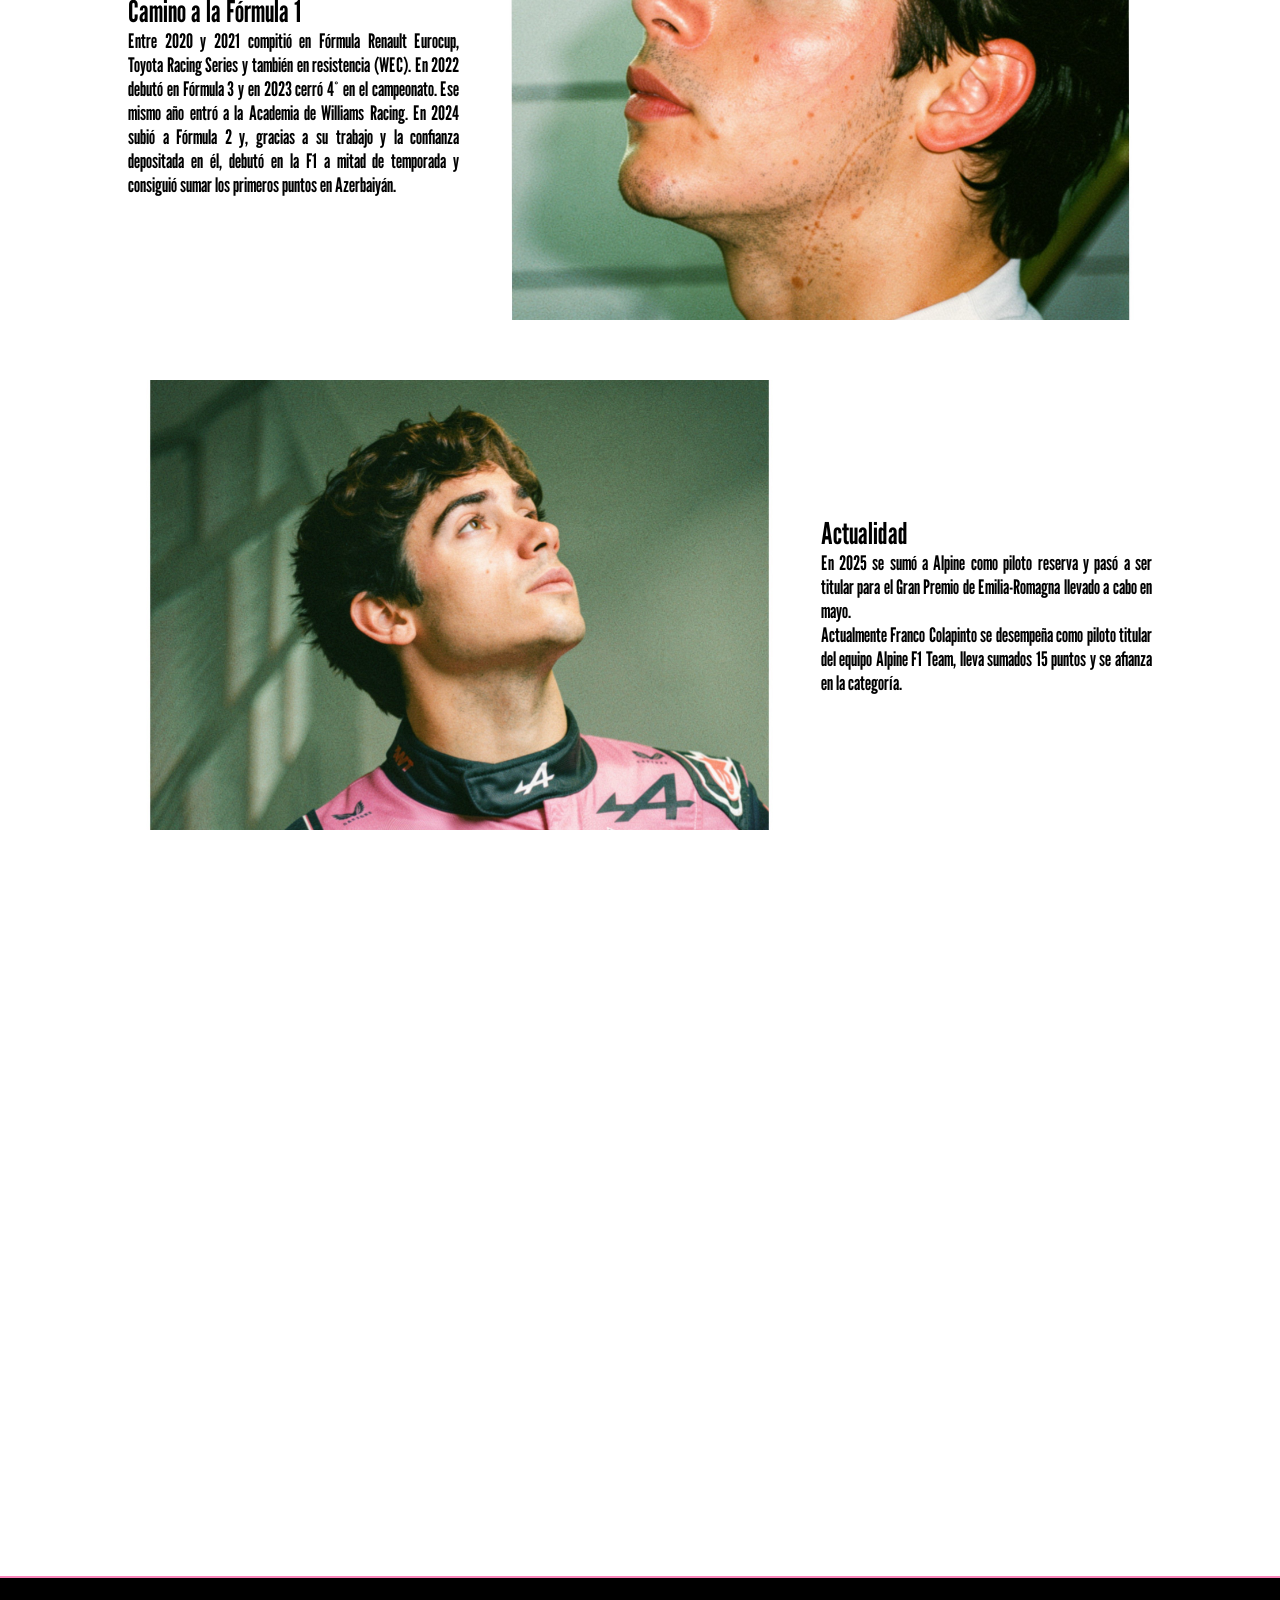
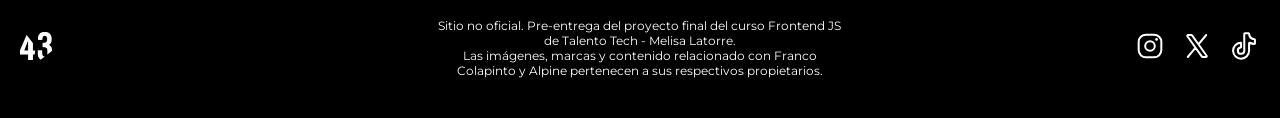
==== commit 69e65419: "agregar carrito" ====
--- a/index.html
+++ b/index.html
@@ -17,6 +17,7 @@
            <li class="logo-principal"><a href="https://francolapinto.com" target="_blank"><img src="public/img/logoFC43.png" alt="logo número de Franco Colapinto"></a></li>
            <li><a href="index.html">INICIO</a></li>
            <li><a href="public/views/tienda.html">TIENDA</a></li>
+           <li><a href="public/views/carrito.html">MI CARRITO <span class="count">0</span></a></li>
            <li><a href="public/views/contacto.html">CONTACTO</a></li>
          </ul>
        </nav>
@@ -87,5 +88,6 @@
             </div>
      </footer>
 
+     <script src="public/js/main.js"></script>
 </body>
 </html>
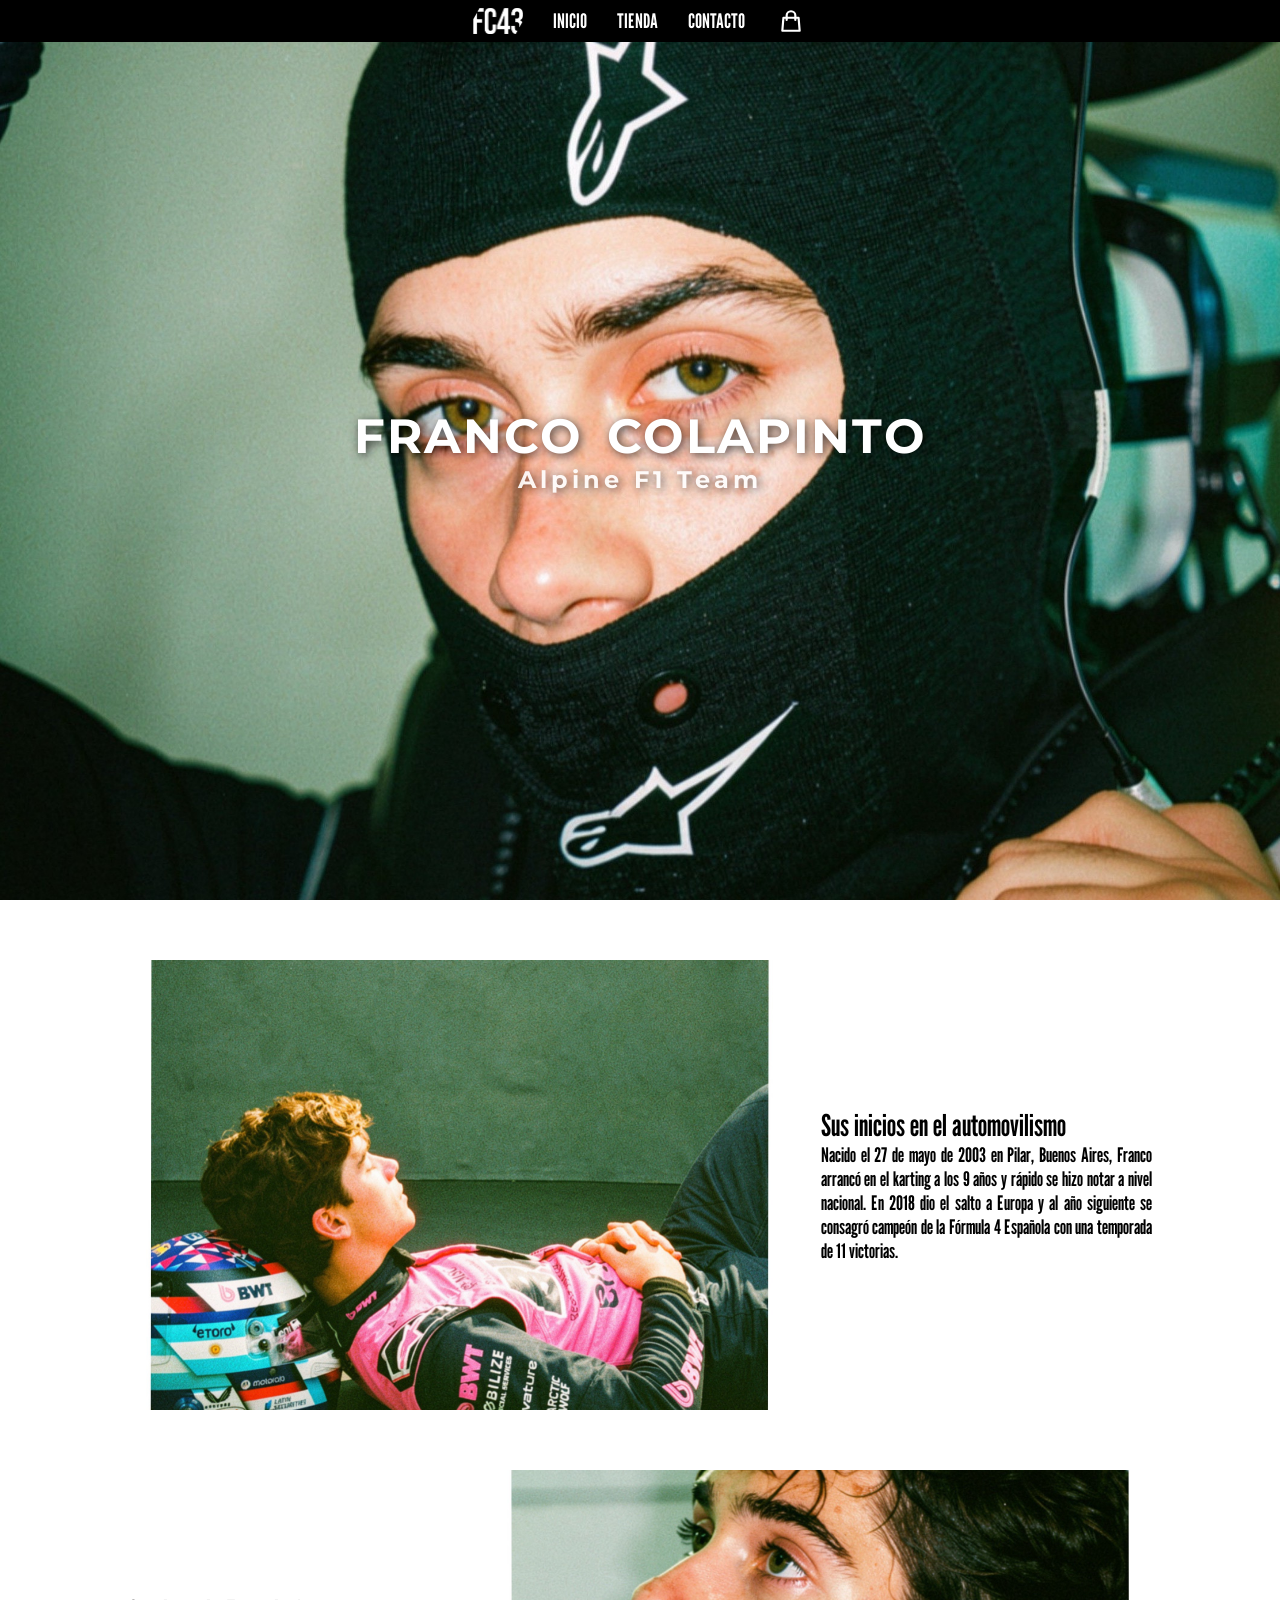
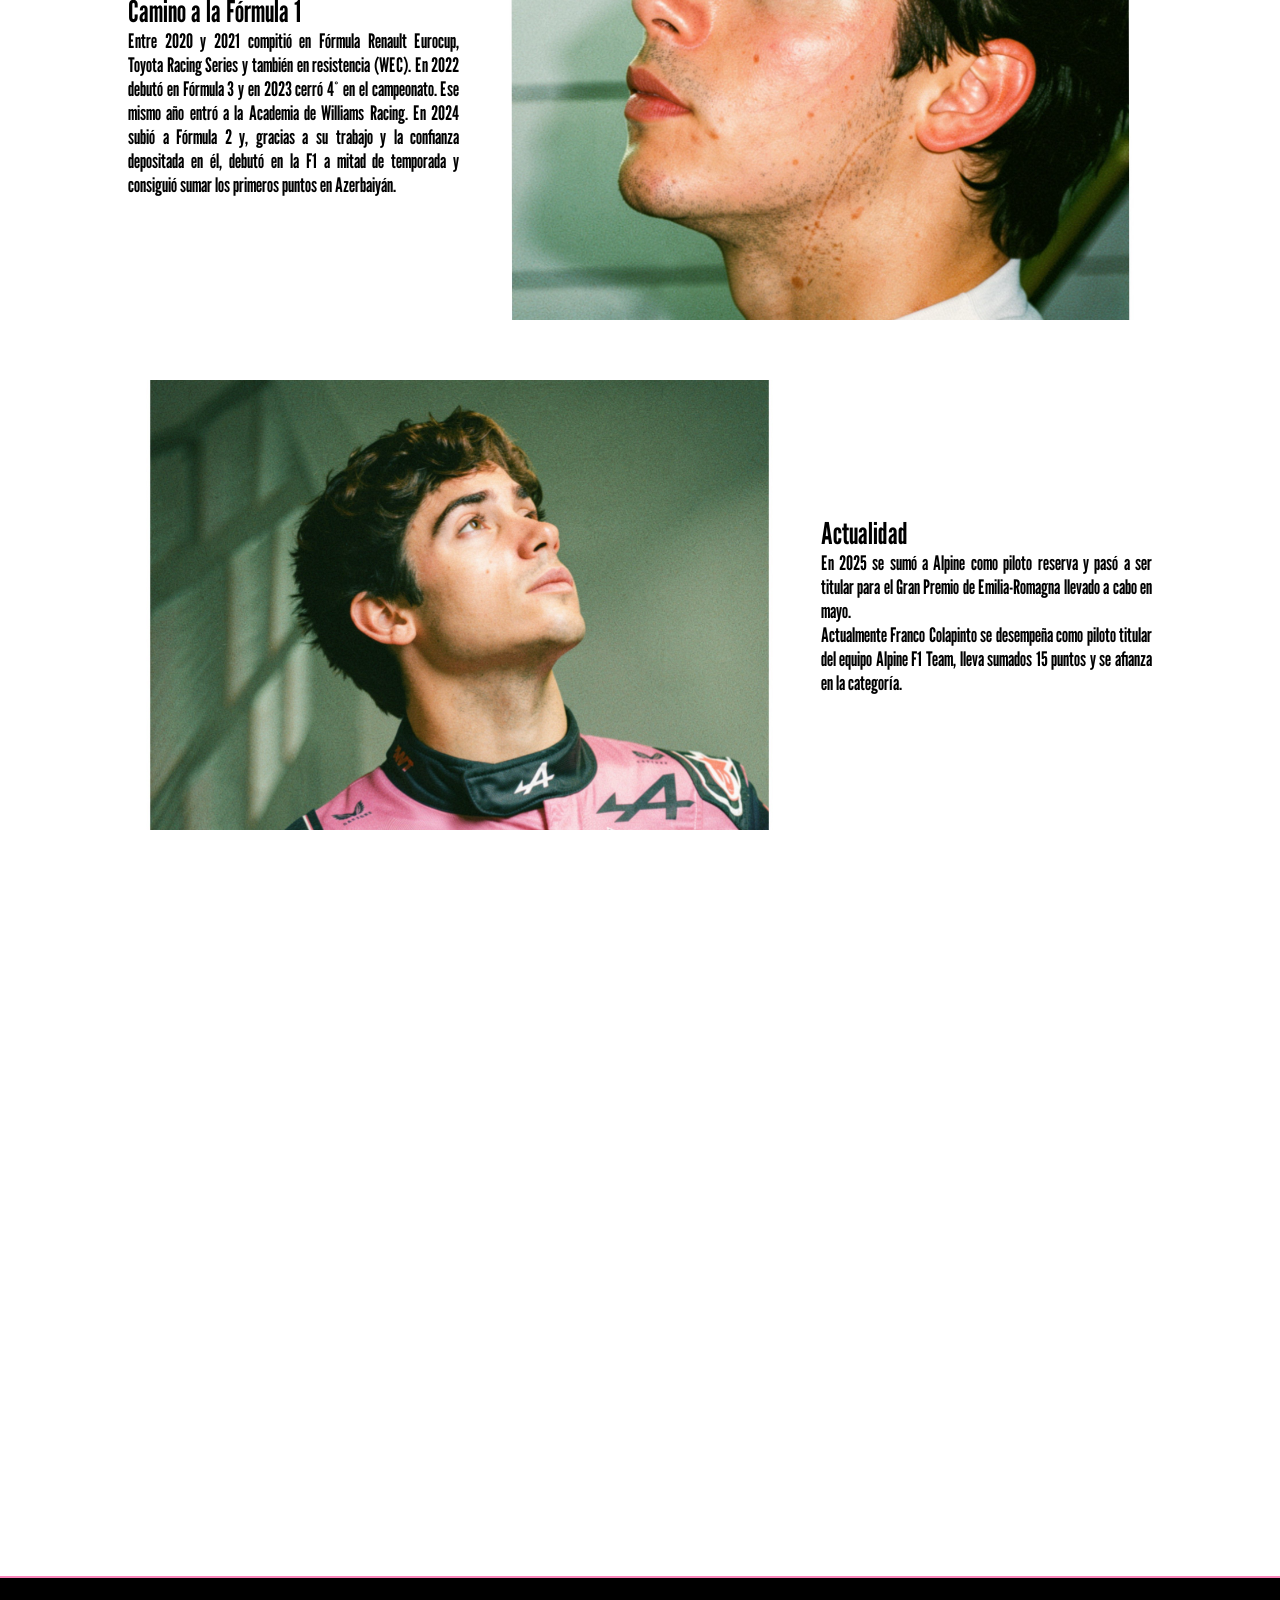
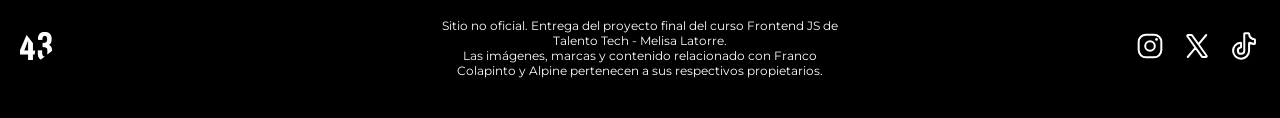
==== commit 1778886a: "ajustar estilo y funciones" ====
--- a/index.html
+++ b/index.html
@@ -17,8 +17,8 @@
            <li class="logo-principal"><a href="https://francolapinto.com" target="_blank"><img src="public/img/logoFC43.png" alt="logo número de Franco Colapinto"></a></li>
            <li><a href="index.html">INICIO</a></li>
            <li><a href="public/views/tienda.html">TIENDA</a></li>
-           <li><a href="public/views/carrito.html">MI CARRITO <span class="count">0</span></a></li>
            <li><a href="public/views/contacto.html">CONTACTO</a></li>
+           <li><a href="public/views/carrito.html" class="enlace-carrito"><svg class="icono-carrito" xmlns="http://www.w3.org/2000/svg" viewBox="0 0 24 24" fill="none" stroke="currentColor" stroke-width="2" stroke-linecap="round" stroke-linejoin="round"><path d="M16 11V7a4 4 0 0 0-8 0v4M5 9h14l1 12H4L5 9z"></path></svg><span class="count"></span></a></li>
          </ul>
        </nav>
     </header>   
@@ -79,7 +79,7 @@
                 <a href="https://www.francolapinto.com" target="_blank"><img src="public/img/logo43_blanco.png" alt="página web oficial de Franco Colapinto"></a>
             </div>
             <div class="footer-centro">
-                <p>Sitio no oficial. Pre-entrega del proyecto final del curso Frontend JS de Talento Tech - Melisa Latorre.<br> Las imágenes, marcas y contenido relacionado con Franco Colapinto y Alpine pertenecen a sus respectivos propietarios.</p>
+                <p>Sitio no oficial. Entrega del proyecto final del curso Frontend JS de Talento Tech - Melisa Latorre.<br> Las imágenes, marcas y contenido relacionado con Franco Colapinto y Alpine pertenecen a sus respectivos propietarios.</p>
             </div>
             <div class="footer-derecho">
                 <a href="https://www.instagram.com/francolapinto" target="_blank"><img src="public/img/instagram.svg" alt="instagram oficial de Franco Colapinto"></a>
@@ -88,6 +88,7 @@
             </div>
      </footer>
 
-     <script src="public/js/main.js"></script>
-</body>
+     <script src="public/js/contador-global.js"></script>
+
+    </body>
 </html>
--- a/public/css/style.css
+++ b/public/css/style.css
@@ -469,6 +469,163 @@
 
 
 
+/* estilos para carrito */
+
+.titulo-carrito {
+    text-align: center;
+    font-size: 2.2rem;
+    color: #000000;
+    margin-top: 55px;
+    margin-bottom: 7px;
+    padding: 3px;
+    font-family: "Montserrat", sans-serif;
+    letter-spacing: 1px;
+    width: 100%;
+    font-weight: bolder;
+    transition: all 0.3s ease;
+}
+
+.subtitulo-carrito {
+    text-align: center;
+    font-size: 1rem;
+    color: #000000;
+    margin-top: 0px;
+    margin-bottom: 15px;
+    padding: 2px;
+    font-family: "Montserrat", sans-serif;
+    word-spacing: 2px;
+    width: 100%;
+}
+
+.titulo-carrito-destacado {
+  color: #000000;
+}
+
+.titulo-carrito-destacado:hover {
+  color: #0663b8;
+}
+
+.titulo-carrito:hover {
+  transform: scale(1.05);
+}
+
+
+.carrito-resumen {
+    max-width: 1000px;
+    margin: 30px auto;
+    padding: 20px;
+    text-align: right;
+    font-family: "Montserrat", sans-serif;
+}
+
+.carrito-resumen p {
+    font-size: 24px;
+    font-weight: bold;
+    margin-bottom: 20px;
+    color: #000000;
+}
+
+.carrito-acciones {
+    display: flex;
+    justify-content: flex-end;
+    gap: 15px;
+}
+
+.carrito-acciones button {
+    padding: 10px 20px;
+    border: none;
+    border-radius: 12px;
+    font-family: "Montserrat", sans-serif;
+    font-weight: bold;
+    cursor: pointer;
+    transition: background-color 0.3s ease;
+}
+
+.btn-vaciar {
+    background-color: #e0e0e0;
+    color: #333333;
+}
+
+.btn-vaciar:hover {
+    background-color: #cccccc;
+}
+
+.btn-finalizar {
+    background-color: #fa84ba;
+    color: #FFFFFF;
+}
+
+.btn-finalizar:hover {
+    background-color: #0663b8;
+}
+
+/* ajustes para el botón de eliminar dentro de la card */
+.card .btn-eliminar {
+    background-color: #ff4d4d;
+    margin-top: auto; 
+}
+
+.card .btn-eliminar:hover {
+    background-color: #cc0000;
+}
+
+/* mensaje de carrito vacío */
+.carrito-vacio {
+    text-align: center;
+    font-family: "Montserrat", sans-serif;
+    grid-column: 1 / -1; /* Ocupa todo el ancho de la grilla */
+    padding: 40px;
+    font-size: 1.2rem;
+    color: #555;
+}
+
+.enlace-carrito {
+    position: relative;
+    display: inline-flex;
+    align-items: center;
+    justify-content: center;
+    width: 32px;  /* Ancho fijo para que no se mueva el menú */
+    height: 32px; /* Alto fijo */
+    text-decoration: none;
+    color: white;
+}
+
+.icono-carrito {
+    width: 26px;
+    height: 26px;
+    stroke: currentColor;
+    transition: transform 0.2s ease;
+}
+
+
+.enlace-carrito:hover .icono-carrito {
+    transform: scale(1.1);
+}
+
+
+.navbar-principal .count {
+    position: absolute;
+    top: -2px;    
+    right: -4px;
+    background-color: #0663b8; 
+    color: white;
+    font-size: 10px;
+    font-family: sans-serif;
+    font-weight: bold;
+    width: 16px;
+    height: 16px;
+    border-radius: 50%;
+    display: flex;
+    align-items: center;
+    justify-content: center;
+    box-shadow: 0 2px 4px rgba(0,0,0,0.3);
+}
+
+.navbar-principal .count:empty {
+    display: none;
+}
+
+
 /* estilos para la página contacto y formulario*/
 
 form {
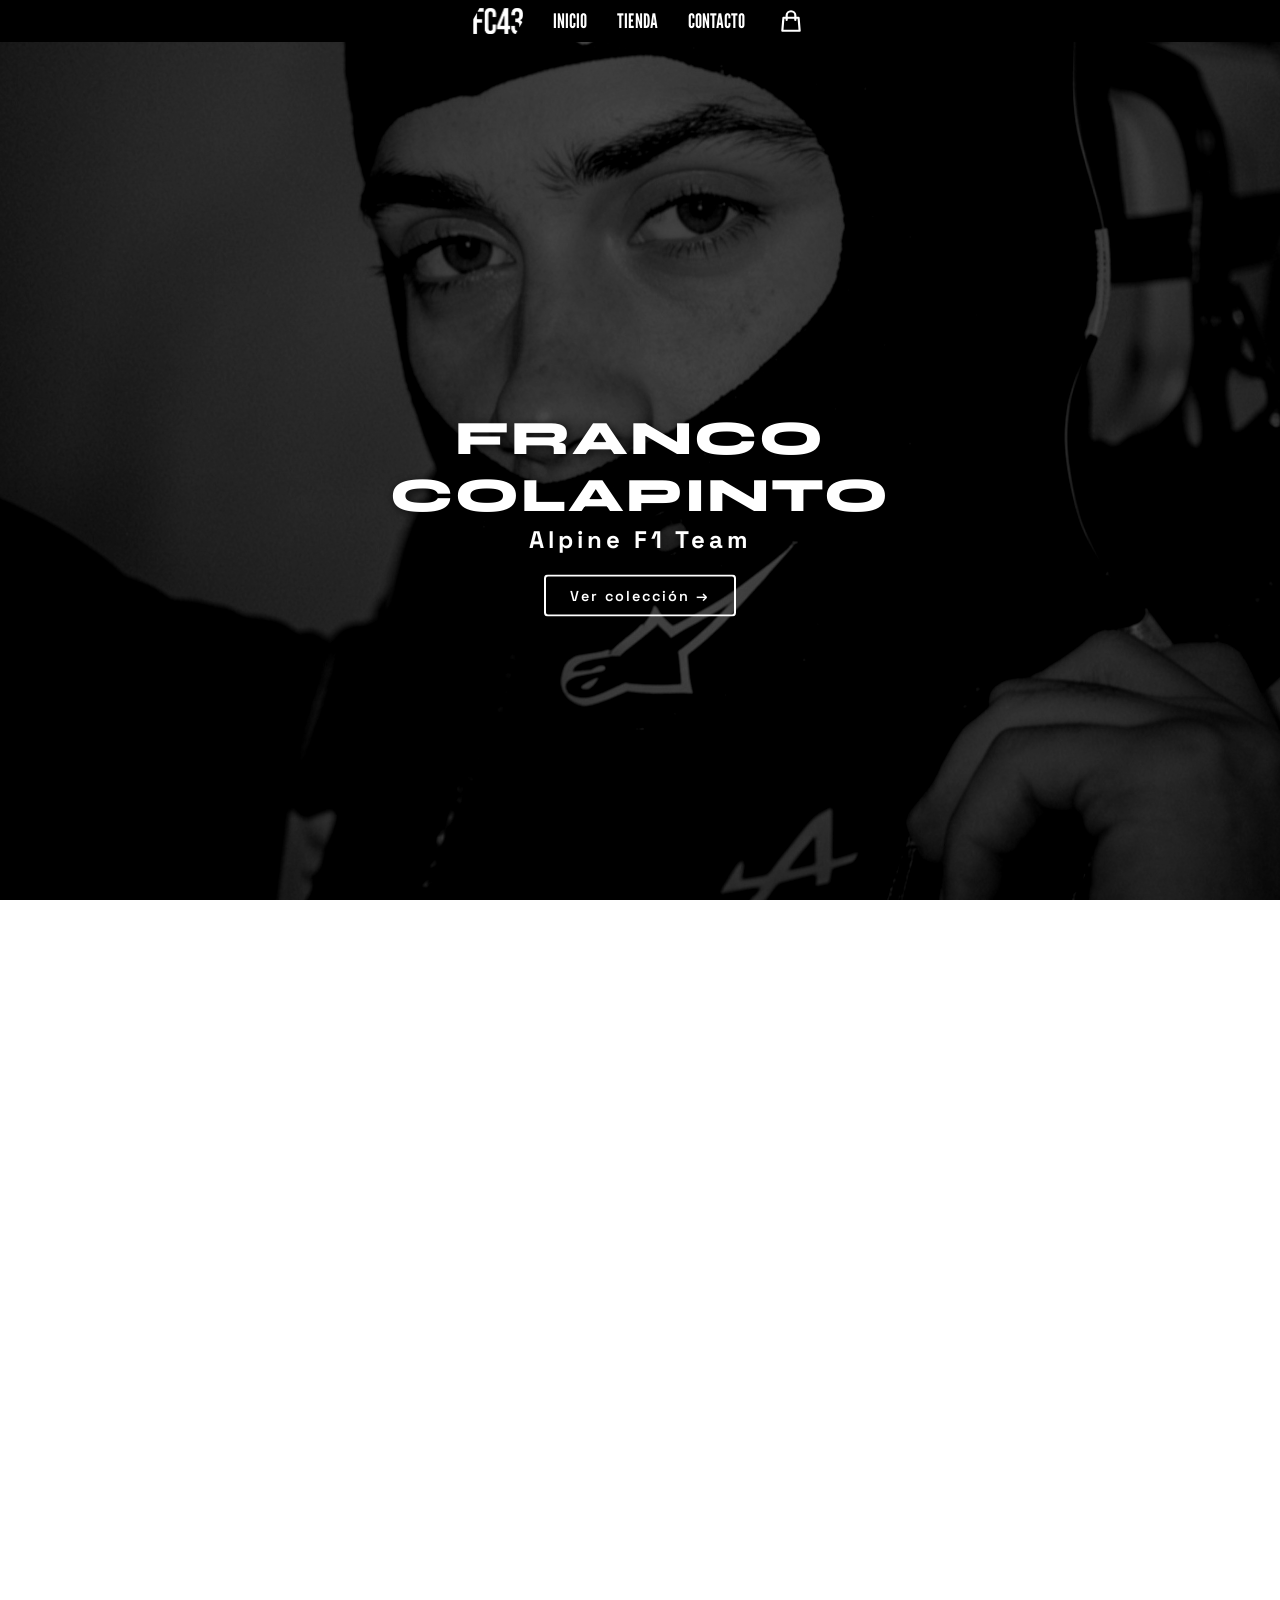
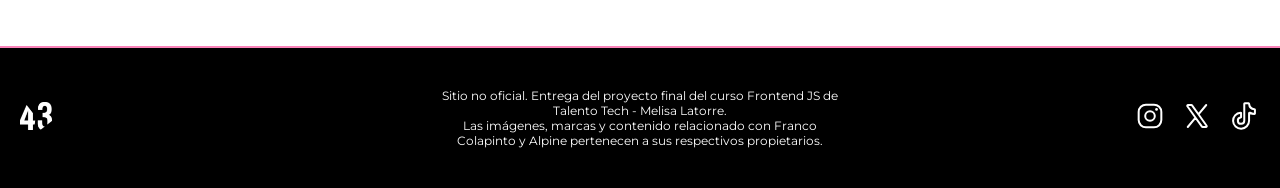
==== commit fba49b94: "Últimos cambios en el diseño, agregar efectos." ====
--- a/index.html
+++ b/index.html
@@ -5,7 +5,7 @@
     <meta name="viewport" content="width=device-width, initial-scale=1.0">
      <!-- anclaje a hoja de estilo -->
     <link rel="stylesheet" href="public/css/style.css">
-    <title> Alpine F1 Team driver - Franco Colapinto </title>
+    <title> Franco Colapinto Tienda Oficial - Alpine F1 Team </title>
     <link rel="icon" href="public/img/43_mono.png" type="image/png">
 </head>
 
@@ -25,40 +25,21 @@
   
     <main>
          
-    <section class="imagen-inicio">
-      <div class="imagen-inicio-texto">
-       <h1>FRANCO COLAPINTO</h1>
-       <h2>Alpine F1 Team</h2>
-      </div>
-    </section>
+    <!-- sección de inicio (hero) con video de fondo en mute  -->
+<section class="imagen-inicio">
+  <video class="video-fondo-hero" autoplay loop muted playsinline poster="public/img/fotoprincipal.jpeg">
+    <source src="public/img/hero-franco.mp4" type="video/mp4">
+    Tu navegador no soporta videos de fondo.
+  </video>
 
-     <!-- fotos con texto -->
-    <section class="seccion-fotos">
-     <div class="primera-foto">
-      <img src="public/img/foto1.jpeg" alt="imagen de Franco Colapinto en sesión de fotos de Alpine">
-      <div class="primer-texto">
-       <h2>Sus inicios en el automovilismo</h2>
-       <p>Nacido el 27 de mayo de 2003 en Pilar, Buenos Aires, Franco arrancó en el karting a los 9 años y rápido se hizo notar a nivel nacional. En 2018 dio el salto a Europa y al año siguiente se consagró campeón de la Fórmula 4 Española con una temporada de 11 victorias.</p>
-      </div>
-     </div>
 
-     <div class="segunda-foto">
-      <img src="public/img/foto2.jpeg" alt="imagen de Franco Colapinto">
-      <div class="segundo-texto">
-       <h2>Camino a la Fórmula 1</h2>
-       <p>Entre 2020 y 2021 compitió en Fórmula Renault Eurocup, Toyota Racing Series y también en resistencia (WEC). En 2022 debutó en Fórmula 3 y en 2023 cerró 4° en el campeonato. Ese mismo año entró a la Academia de Williams Racing. En 2024 subió a Fórmula 2 y, gracias a su trabajo y la confianza depositada en él, debutó en la F1 a mitad de temporada y consiguió sumar los primeros puntos en Azerbaiyán.</p>
-     </div>
-    </div>
+  <div class="imagen-inicio-texto">
+    <h1>FRANCO COLAPINTO</h1>
+    <h2>Alpine F1 Team</h2>
+    <a href="public/views/tienda.html" class="btn-store">Ver colección →</a>
+  </div>
+</section>
 
-     <div class="tercera-foto">
-      <img src="public/img/foto3.jpeg" alt="imagen de Franco Colapinto en sesión de fotos de Alpine">
-      <div class="tercer-texto">
-       <h2>Actualidad</h2>
-       <p>En 2025 se sumó a Alpine como piloto reserva y pasó a ser titular para el Gran Premio de Emilia-Romagna llevado a cabo en mayo. <br> Actualmente Franco Colapinto se desempeña como piloto titular del equipo Alpine F1 Team, lleva sumados 15 puntos y se afianza en la categoría.</p>
-      </div>
-     </div>
-
-  </section>
 
 <!-- video iframe -->
 
--- a/public/css/style.css
+++ b/public/css/style.css
@@ -8,7 +8,7 @@
 
 /*fuentes de google*/
 
-@import url('https://fonts.googleapis.com/css2?family=League+Gothic&family=Montserrat:ital,wght@0,100..900;1,100..900&display=swap');
+@import url('https://fonts.googleapis.com/css2?family=League+Gothic&family=Montserrat:ital,wght@0,100..900;1,100..900&family=Space+Grotesk:wght@400..700&family=Syne:wght@700;800&display=swap');
 
 
 
@@ -98,7 +98,6 @@
   }
 }
 
-
 /* estilos para el footer de todas las páginas */
 
 footer {
@@ -141,8 +140,6 @@
     width: 32px;
 }
 
-
-
 /* query para el footer */
 @media (max-width: 768px) {
   footer {
@@ -171,131 +168,109 @@
 }
 
 /* estilos para la página de inicio */
-/* estilos para foto principal y texto principal*/
-
+/* estilos para video principal y texto principal*/
 
 .imagen-inicio {
-  background-image: url("../img/fotoprincipal.jpeg");
-  background-size: cover;
-  background-position: top;
-  background-repeat: no-repeat;
-
   width: 100%;
   height: 100vh;
   position: relative;
+  overflow: hidden; 
+  background-color: #000; 
+}
+
+.video-fondo-hero {
+  position: absolute;
+  top: 0;
+  left: 0;
+  width: 100%;
+  height: 100%;
+  object-fit: cover; 
+  object-position: center;
+  z-index: 1; 
+  filter: grayscale(100%) brightness(60%) contrast(140%);
+}
+
+.imagen-inicio::before {
+  content: '';
+  position: absolute;
+  top: 0;
+  left: 0;
+  width: 100%;
+  height: 100%;
+  background: rgba(0, 0, 0, 0.55); 
+  z-index: 2; 
 }
 
 .imagen-inicio-texto {
   position: absolute;
-  top: 50%;
+  top: 57%; 
   left: 50%;
   transform: translate(-50%, -50%);
   text-align: center;
   color: white;
+  z-index: 3; 
 }
 
 .imagen-inicio-texto h1,
 .imagen-inicio-texto h2 {
   margin: 0;
   text-shadow: 2px 2px 10px rgba(0, 0, 0, 0.7);
-  font-family: "Montserrat", sans-serif;
 }
 
 .imagen-inicio-texto h1 {
+  font-family: "Syne", sans-serif;
+  font-weight: 800; 
   font-size: 3rem;      
   letter-spacing: 2px;  
   word-spacing: 8px;
+  opacity: 0;
+  animation: aparecerFade 0.8s ease forwards;
 }
 
 .imagen-inicio-texto h2 {
+  font-family: "Space Grotesk", sans-serif;
+  font-weight: 700; 
   font-size: 1.5rem;
   letter-spacing: 4px;
-  opacity: 0.9;
-  
-}
-
-
- /* página de inicio, info */
-
-.seccion-fotos {
-  width: 80%;
-  margin: 60px auto;
-  display: flex;
-  flex-direction: column;
-  gap: 60px;
-}
-
-.primera-foto,
-.segunda-foto,
-.tercera-foto {
-  display: grid;
-  grid-template-columns: 2fr 1fr;
-  gap: 30px;
-  align-items: center;
-}
-
-.segunda-foto {
-  grid-template-columns: 1fr 2fr;
-}
-
-.primera-foto img,
-.segunda-foto img,
-.tercera-foto img {
-  width: 100%;
-  height: 450px;
-  object-fit: cover;
-  border-radius: 10px;
-  display: block;
-}
-
-.tercera-foto img {
-  object-position: top;
-}
-
-.primer-texto,
-.segundo-texto,
-.tercer-texto {
-  font-size: 20px;
-  text-align: justify;
-}
-
-.segunda-foto img {
-  order: 2;
-}
-
-.segundo-texto {
-  order: 1;
-}
-
-/* query para info */
-@media (max-width: 768px) {
-
-  .primera-foto,
-  .segunda-foto,
-  .tercera-foto {
-    grid-template-columns: 1fr;
-  }
-
-  .segunda-foto img,
-  .segundo-texto {
-    order: unset;
-  }
-
-  .primer-texto,
-  .segundo-texto,
-  .tercer-texto {
-    font-size: 18px;
-  }
-
-  .primera-foto img,
-  .segunda-foto img,
-  .tercera-foto img {
-    height: 300px;
-  }
-}
-
-
-/* estilos para el video */
+  opacity: 0;
+  animation: aparecerFade 0.8s ease 0.4s forwards;
+}
+
+.btn-store {
+  display: inline-block;
+  margin-top: 20px;
+  padding: 10px 24px;
+  font-family: "Space Grotesk", sans-serif;
+  font-size: 0.9rem;
+  font-weight: 600;
+  letter-spacing: 2px;
+  color: #fff;
+  text-decoration: none;
+  border: 2px solid #fff;
+  border-radius: 4px;
+  background: transparent;
+  transition: all 0.3s ease;
+  opacity: 0;
+  animation: aparecerFade 0.8s ease 0.8s forwards;
+}
+
+.btn-store:hover {
+  background: #fff;
+  color: #000;
+  box-shadow: 0 0 15px rgba(255, 255, 255, 0.4);
+}
+
+
+@keyframes aparecerFade {
+  from {
+    opacity: 0;
+  }
+  to {
+    opacity: 1; 
+  }
+}  
+
+/* estilos para el iframe */
 
 .video-container {
   width: 80%;
@@ -310,18 +285,17 @@
   border-radius: 12px;
 }
 
-
 /* estilos para la página tienda */
 
 .titulo-tienda {
     text-align: center;
-    font-size: 2.2rem;
+    font-size: 2rem;
     color: #000000;
     margin-top: 55px;
     margin-bottom: 7px;
     padding: 3px;
-    font-family: "Montserrat", sans-serif;
-    letter-spacing: 1px;
+    font-family: "Syne", sans;
+    letter-spacing: 0px;
     width: 100%;
     font-weight: bolder;
     transition: all 0.3s ease;
@@ -329,13 +303,13 @@
 
 .subtitulo-tienda {
     text-align: center;
-    font-size: 1rem;
+    font-size: 1.2rem;
     color: #000000;
     margin-top: 0px;
     margin-bottom: 15px;
     padding: 2px;
-    font-family: "Montserrat", sans-serif;
-    word-spacing: 7px;
+    font-family: "Syne", sans;
+    word-spacing: 1px;
     width: 100%;
 }
 
@@ -351,6 +325,7 @@
   transform: scale(1.05);
 }
 
+/*cards*/ 
 
 .productos-grid {
   display: grid;
@@ -378,6 +353,13 @@
   overflow: hidden; 
   background: #fffafa;
   box-shadow: 0 4px 12px rgba(247, 208, 228, 0.25);
+  transition: transform 0.3s cubic-bezier(0.25, 1, 0.5, 1), box-shadow 0.3s ease;
+}
+
+.card:hover {
+  transform: scale(1.03); 
+  box-shadow: 0 12px 24px rgba(247, 208, 228, 0.45); 
+  cursor: pointer; 
 }
 
 /* media query para cards*/
@@ -386,7 +368,6 @@
     width: 100%;
   }
 }
- 
 
 .card img {
   width: 100%;
@@ -415,7 +396,9 @@
   color:#FFFFFF;
   font-family: "Montserrat", sans-serif;
   font-weight: bold;
-}
+  transition: background-color 0.2s ease, color 0.2s ease;
+}
+
 .productos-grid button:hover {
   background-color: #0663b8;
   color: #ffffff;
@@ -434,7 +417,6 @@
   margin-bottom: 25px; 
  }
   
-
 .reseñas-grid {
   display: grid;
   grid-template-columns: repeat(3, 1fr);
@@ -467,19 +449,17 @@
   }
 }
 
-
-
 /* estilos para carrito */
 
 .titulo-carrito {
     text-align: center;
-    font-size: 2.2rem;
+    font-size: 2rem;
     color: #000000;
     margin-top: 55px;
     margin-bottom: 7px;
     padding: 3px;
-    font-family: "Montserrat", sans-serif;
-    letter-spacing: 1px;
+    font-family: "Syne", sans;
+    letter-spacing: 0px;
     width: 100%;
     font-weight: bolder;
     transition: all 0.3s ease;
@@ -487,14 +467,16 @@
 
 .subtitulo-carrito {
     text-align: center;
-    font-size: 1rem;
+    font-size: 1.2rem;
     color: #000000;
     margin-top: 0px;
     margin-bottom: 15px;
     padding: 2px;
-    font-family: "Montserrat", sans-serif;
-    word-spacing: 2px;
-    width: 100%;
+    font-family: "Syne", sans;
+    word-spacing: 1px;
+    width: 100%;
+    position: relative; 
+    z-index: 10;
 }
 
 .titulo-carrito-destacado {
@@ -508,7 +490,6 @@
 .titulo-carrito:hover {
   transform: scale(1.05);
 }
-
 
 .carrito-resumen {
     max-width: 1000px;
@@ -573,7 +554,7 @@
 .carrito-vacio {
     text-align: center;
     font-family: "Montserrat", sans-serif;
-    grid-column: 1 / -1; /* Ocupa todo el ancho de la grilla */
+    grid-column: 1 / -1; 
     padding: 40px;
     font-size: 1.2rem;
     color: #555;
@@ -584,8 +565,8 @@
     display: inline-flex;
     align-items: center;
     justify-content: center;
-    width: 32px;  /* Ancho fijo para que no se mueva el menú */
-    height: 32px; /* Alto fijo */
+    width: 32px;  
+    height: 32px; 
     text-decoration: none;
     color: white;
 }
@@ -625,7 +606,6 @@
     display: none;
 }
 
-
 /* estilos para la página contacto y formulario*/
 
 form {
@@ -671,7 +651,6 @@
 
 ::placeholder, select{
     color:#ffffff;
-    /*color: #0a204b;*/
     font-weight: bold;
     font-size: 1rem; 
 }
